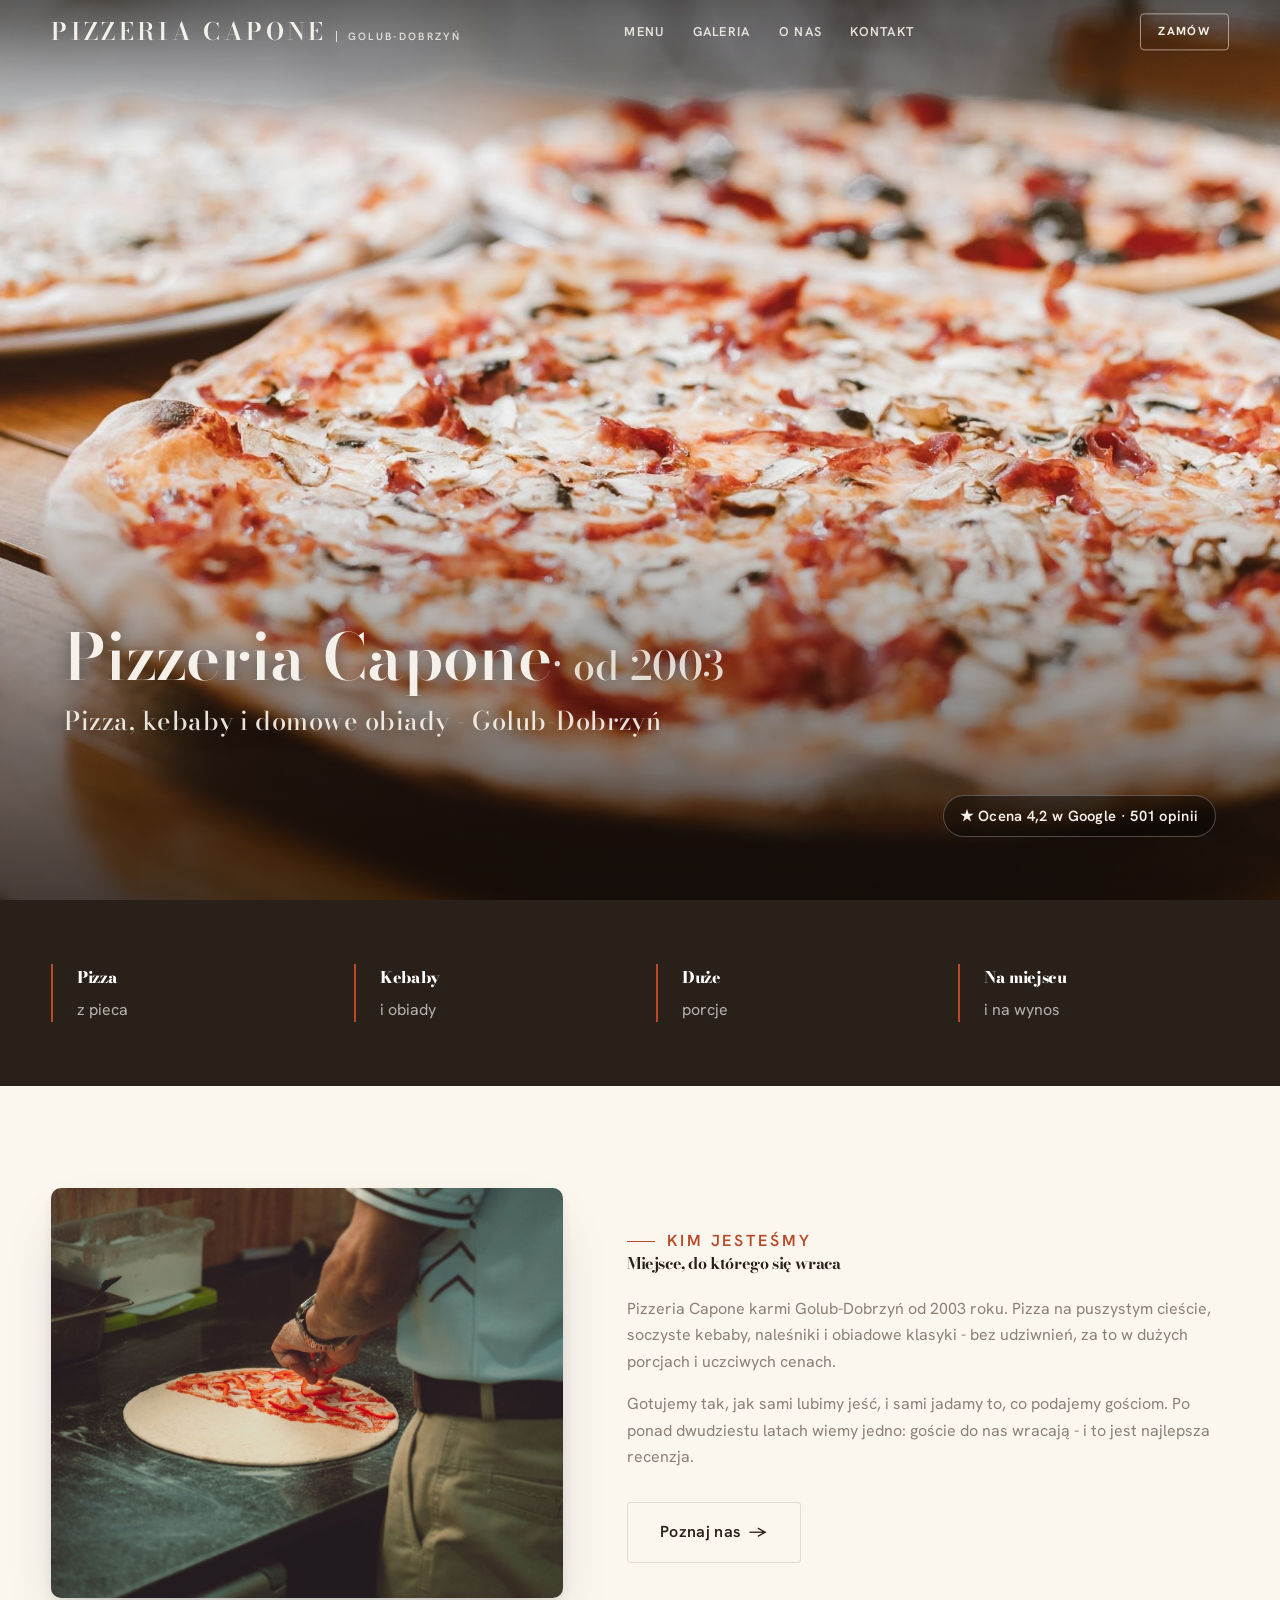
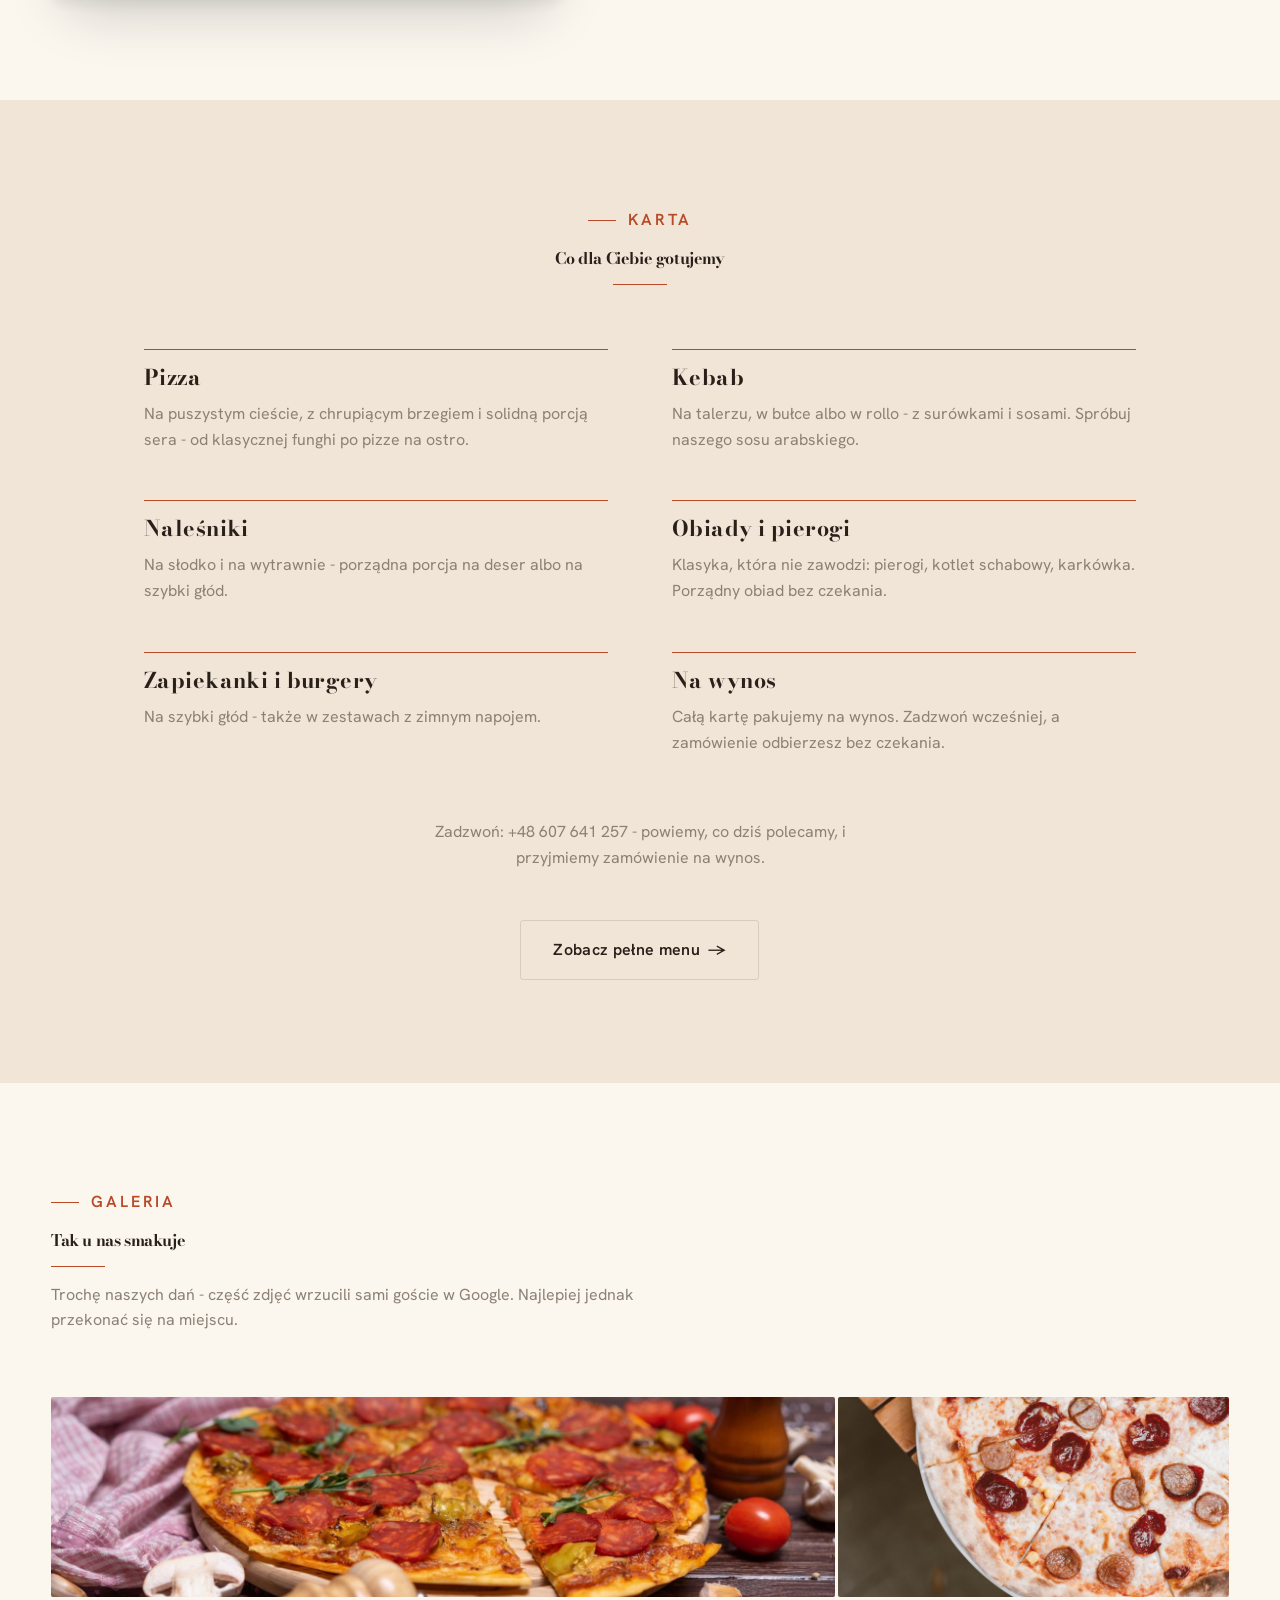
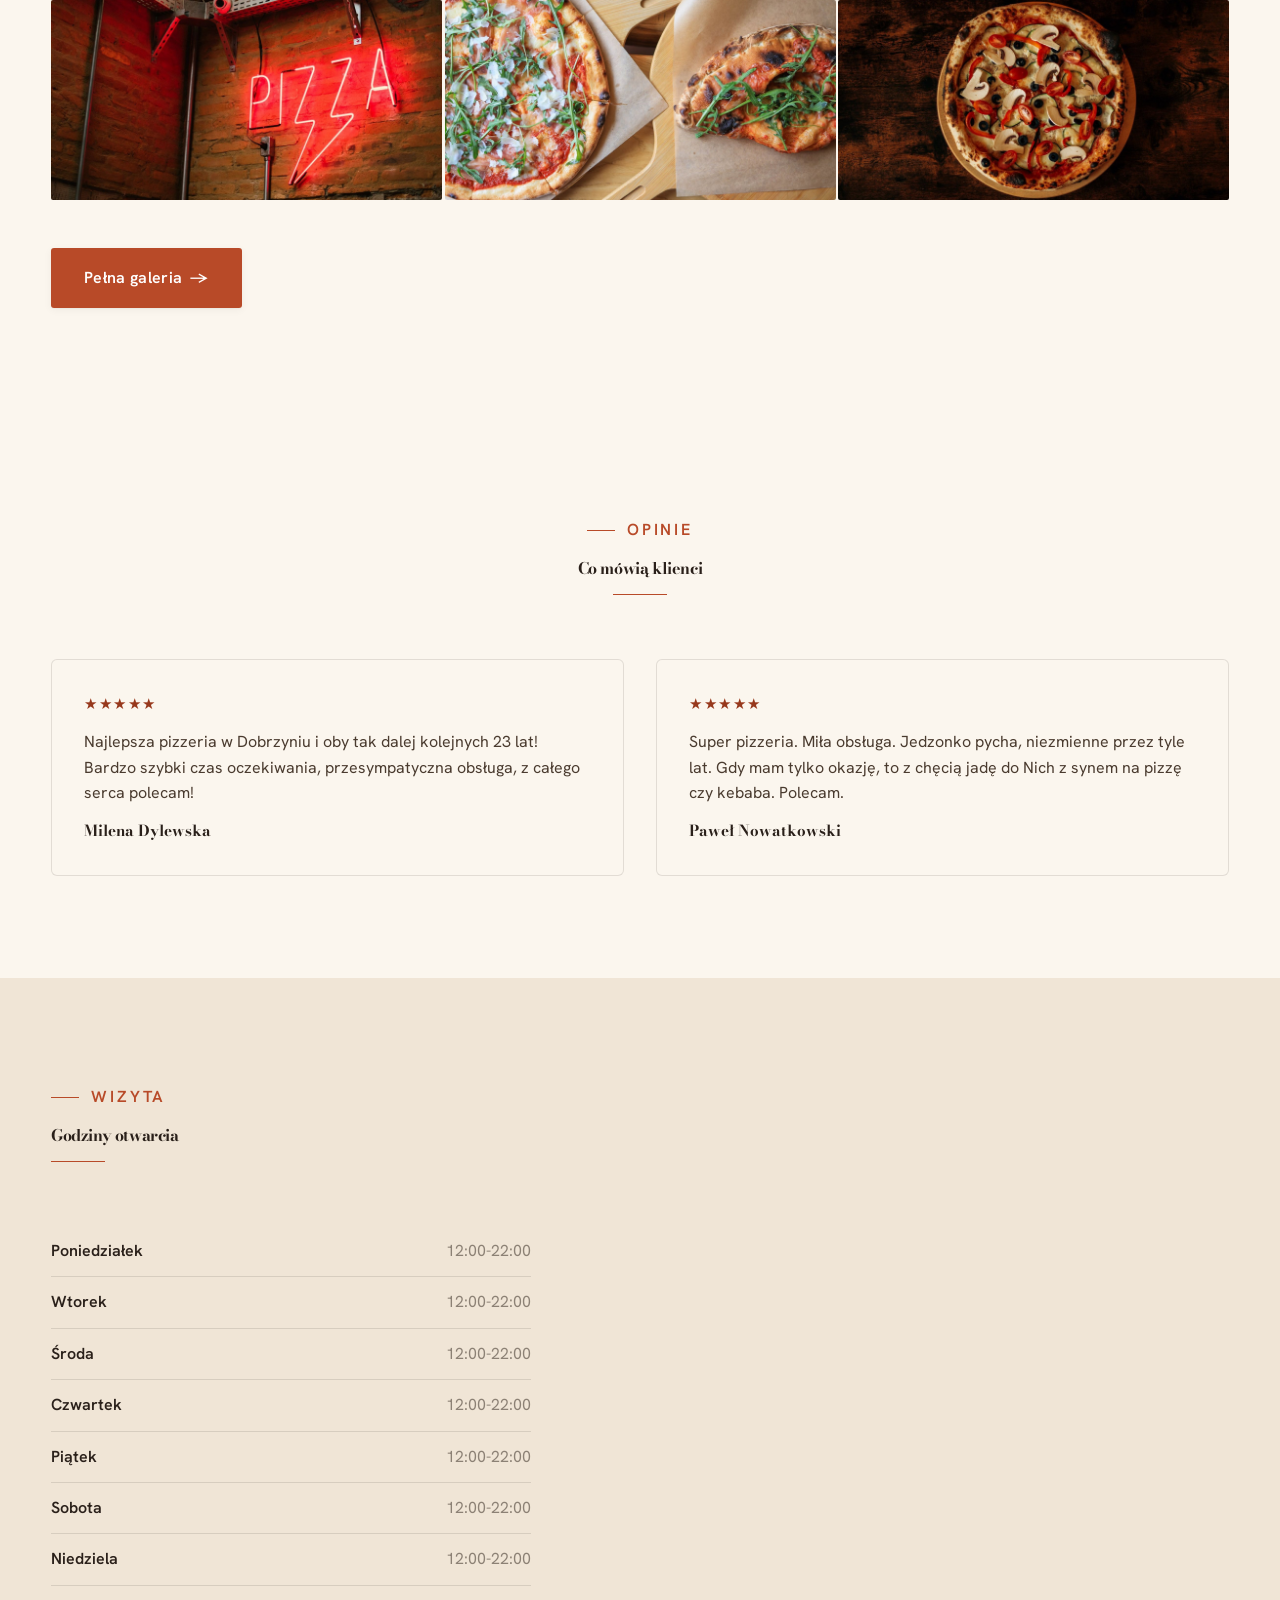
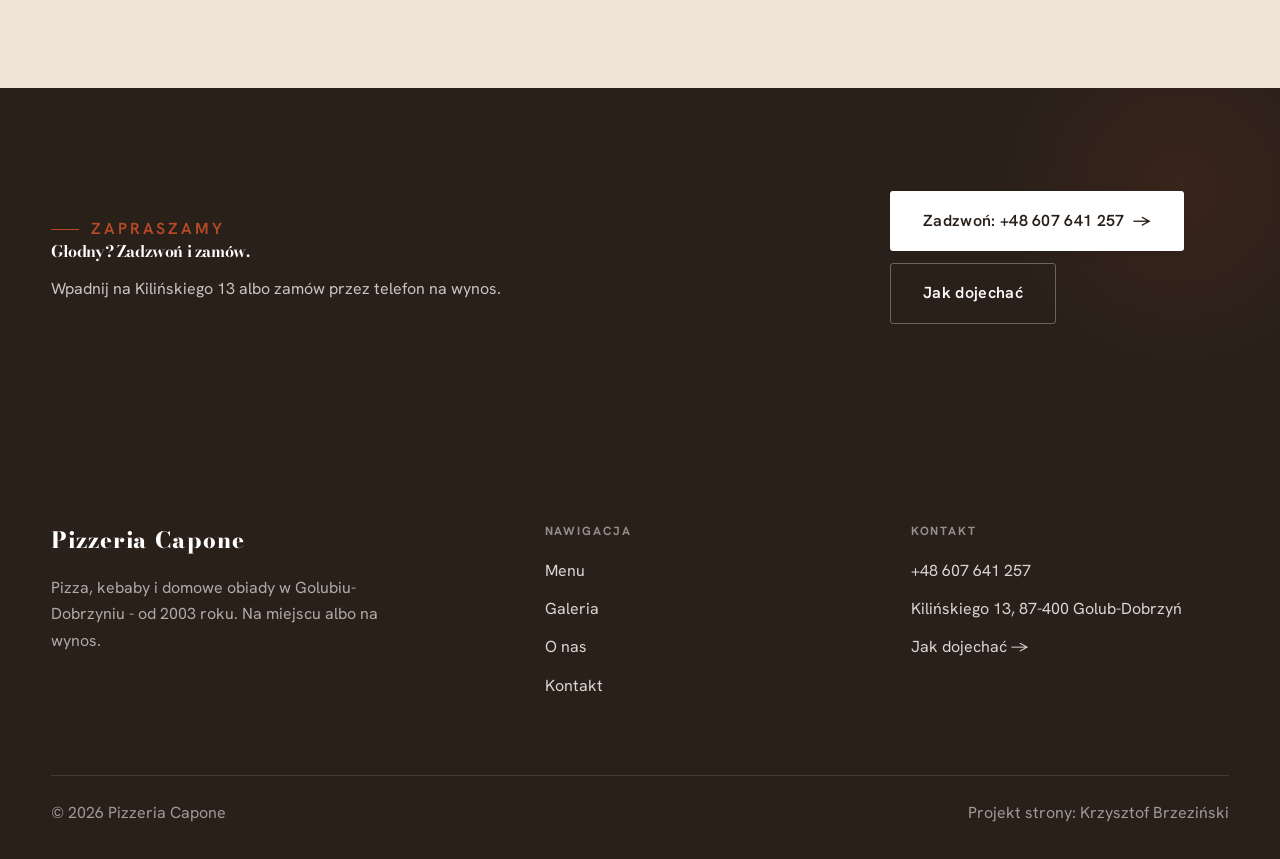
==== index.html @ e406dac1 "Strona demo: capone-pizzeria-kozlowski-r" ====
<!DOCTYPE html>
<html lang="pl">
<head>
<meta charset="UTF-8">
<meta name="viewport" content="width=device-width, initial-scale=1.0">
<title>Pizzeria Capone - Pizza i kebab · Golub-Dobrzyń</title>
<meta name="description" content="Pizzeria Capone w Golubiu-Dobrzyniu - pizza na puszystym cieście, kebaby, naleśniki i domowe obiady. Od 2003 roku, na miejscu i na wynos. Zadzwoń: +48 607 641 257.">
<link rel="preconnect" href="https://fonts.googleapis.com">
<link rel="preconnect" href="https://fonts.gstatic.com" crossorigin>
<link href="https://fonts.googleapis.com/css2?family=Bodoni+Moda:wght@500;600;700&family=Hanken+Grotesk:wght@400;500;600&display=swap" rel="stylesheet">
<link rel="stylesheet" href="assets/styles.css">
</head>
<body>

<header class="nav">
  <div class="wrap nav-inner">
    <a class="brand" href="index.html"><span class="name">Pizzeria Capone</span><span class="sub">Golub-Dobrzyń</span></a>
    <nav class="nav-links">
      <a href="oferta.html">Menu</a>
      <a href="realizacje.html">Galeria</a>
      <a href="o-nas.html">O nas</a>
      <a href="kontakt.html">Kontakt</a>
      <a href="tel:+48607641257" class="btn btn-accent">Zamów</a>
    </nav>
    <button class="nav-toggle" aria-label="Menu"><span></span><span></span><span></span></button>
  </div>
</header>

<section class="hero-gastro">
  <img class="hg-bg" src="img/g11.jpg" alt="Pizzeria Capone">
  <div class="hg-veil"></div>
  <p class="hg-tagline">Pizzeria Capone<span class="hg-since">· od 2003</span><span style="display:block;font-size:.4em;font-weight:500;letter-spacing:.02em;margin-top:.6em;color:rgba(245,241,234,.93)">Pizza, kebaby i domowe obiady - Golub-Dobrzyń</span></p>
  <p class="hg-rate">★ Ocena 4,2 w Google · 501 opinii</p>
</section>
<section class="strip" style="padding-block:0">
  <div class="wrap">
    <div class="item reveal"><div class="k">Pizza</div><div class="v">z pieca</div></div>
    <div class="item reveal"><div class="k">Kebaby</div><div class="v">i obiady</div></div>
    <div class="item reveal"><div class="k">Duże</div><div class="v">porcje</div></div>
    <div class="item reveal"><div class="k">Na miejscu</div><div class="v">i na wynos</div></div>
  </div>
</section>
<section>
  <div class="wrap split">
    <div class="split-art reveal"><img src="img/g12.jpg" alt="Przygotowanie pizzy w Pizzerii Capone" loading="lazy"></div>
    <div class="split-copy reveal">
      <span class="eyebrow">Kim jesteśmy</span>
      <h2>Miejsce, do którego się wraca</h2>
      <p class="muted">Pizzeria Capone karmi Golub-Dobrzyń od 2003 roku. Pizza na puszystym cieście, soczyste kebaby, naleśniki i obiadowe klasyki - bez udziwnień, za to w dużych porcjach i uczciwych cenach.</p>
      <p class="muted">Gotujemy tak, jak sami lubimy jeść, i sami jadamy to, co podajemy gościom. Po ponad dwudziestu latach wiemy jedno: goście do nas wracają - i to jest najlepsza recenzja.</p>
      <a href="o-nas.html" class="btn btn-ghost">Poznaj nas <span class="arr">→</span></a>
    </div>
  </div>
</section>
<section id="menu" class="menu-sec">
  <div class="wrap">
    <div class="head center reveal">
      <span class="eyebrow">Karta</span>
      <h2>Co dla Ciebie gotujemy</h2>
    </div>
    <div class="menu-cats">
      <div class="menu-cat reveal"><h3>Pizza</h3><p>Na puszystym cieście, z chrupiącym brzegiem i solidną porcją sera - od klasycznej funghi po pizze na ostro.</p></div>
      <div class="menu-cat reveal"><h3>Kebab</h3><p>Na talerzu, w bułce albo w rollo - z surówkami i sosami. Spróbuj naszego sosu arabskiego.</p></div>
      <div class="menu-cat reveal"><h3>Naleśniki</h3><p>Na słodko i na wytrawnie - porządna porcja na deser albo na szybki głód.</p></div>
      <div class="menu-cat reveal"><h3>Obiady i pierogi</h3><p>Klasyka, która nie zawodzi: pierogi, kotlet schabowy, karkówka. Porządny obiad bez czekania.</p></div>
      <div class="menu-cat reveal"><h3>Zapiekanki i burgery</h3><p>Na szybki głód - także w zestawach z zimnym napojem.</p></div>
      <div class="menu-cat reveal"><h3>Na wynos</h3><p>Całą kartę pakujemy na wynos. Zadzwoń wcześniej, a zamówienie odbierzesz bez czekania.</p></div>
    </div>
    <p class="menu-note">Zadzwoń: +48 607 641 257 - powiemy, co dziś polecamy, i przyjmiemy zamówienie na wynos.</p>
    <div style="text-align:center;margin-top:var(--space-7)" class="reveal"><a href="oferta.html" class="btn btn-ghost">Zobacz pełne menu <span class="arr">→</span></a></div>
  </div>
</section>
<section>
  <div class="wrap">
    <div class="head reveal">
      <span class="eyebrow">Galeria</span>
      <h2>Tak u nas smakuje</h2>
      <p>Trochę naszych dań - część zdjęć wrzucili sami goście w Google. Najlepiej jednak przekonać się na miejscu.</p>
    </div>
    <div class="gallery">
      <div class="tile t-two3 reveal"><img src="img/g2.jpg" alt="Prosto z pieca" loading="lazy"><div class="cap">Prosto z pieca</div></div>
      <div class="tile t-third reveal"><img src="img/g3.jpg" alt="Nasza pizza" loading="lazy"><div class="cap">Nasza pizza</div></div>
      <div class="tile t-third reveal"><img src="img/g4.jpg" alt="Czynne codziennie do 22" loading="lazy"><div class="cap">Czynne codziennie do 22</div></div>
      <div class="tile t-third reveal"><img src="img/g5.jpg" alt="Zawsze na świeżo" loading="lazy"><div class="cap">Zawsze na świeżo</div></div>
      <div class="tile t-third reveal"><img src="img/g6.jpg" alt="Z pieca na stół" loading="lazy"><div class="cap">Z pieca na stół</div></div>
    </div>
    <div style="margin-top:var(--space-7)" class="reveal"><a href="realizacje.html" class="btn btn-accent">Pełna galeria <span class="arr">→</span></a></div>
  </div>
</section>
<section class="opinie">
  <div class="wrap">
    <div class="head center reveal">
      <span class="eyebrow">Opinie</span>
      <h2>Co mówią klienci</h2>
    </div>
    <div class="opinie-grid">
      <figure class="op-card reveal"><span class="op-star">★★★★★</span><blockquote>Najlepsza pizzeria w Dobrzyniu i oby tak dalej kolejnych 23 lat! Bardzo szybki czas oczekiwania, przesympatyczna obsługa, z całego serca polecam!</blockquote><span class="op-autor">Milena Dylewska</span></figure>
      <figure class="op-card reveal"><span class="op-star">★★★★★</span><blockquote>Super pizzeria. Miła obsługa. Jedzonko pycha, niezmienne przez tyle lat. Gdy mam tylko okazję, to z chęcią jadę do Nich z synem na pizzę czy kebaba. Polecam.</blockquote><span class="op-autor">Paweł Nowatkowski</span></figure>
    </div>
  </div>
</section>
<section class="trust">
  <div class="wrap">
    <div class="head reveal">
      <span class="eyebrow">Wizyta</span>
      <h2>Godziny otwarcia</h2>
    </div>
    <div class="godz reveal">
      <div class="godz-row"><b>Poniedziałek</b><span>12:00-22:00</span></div>
      <div class="godz-row"><b>Wtorek</b><span>12:00-22:00</span></div>
      <div class="godz-row"><b>Środa</b><span>12:00-22:00</span></div>
      <div class="godz-row"><b>Czwartek</b><span>12:00-22:00</span></div>
      <div class="godz-row"><b>Piątek</b><span>12:00-22:00</span></div>
      <div class="godz-row"><b>Sobota</b><span>12:00-22:00</span></div>
      <div class="godz-row"><b>Niedziela</b><span>12:00-22:00</span></div>
    </div>
  </div>
</section>
<section class="cta">
  <div class="wrap">
    <div class="reveal">
      <span class="eyebrow">Zapraszamy</span>
      <h2>Głodny? Zadzwoń i zamów.</h2>
      <p>Wpadnij na Kilińskiego 13 albo zamów przez telefon na wynos.</p>
    </div>
    <div class="cta-actions reveal">
      <a href="tel:+48607641257" class="btn btn-light">Zadzwoń: +48 607 641 257 <span class="arr">→</span></a>
      <a href="https://maps.google.com/?cid=8520244853680919772" target="_blank" rel="noopener" class="btn btn-ghost" style="color:#fff;border-color:rgba(255,255,255,.3)">Jak dojechać</a>
    </div>
  </div>
</section>

<footer>
  <div class="wrap">
    <div class="foot-grid">
      <div class="foot-brand">
        <div class="name">Pizzeria Capone</div>
        <p>Pizza, kebaby i domowe obiady w Golubiu-Dobrzyniu - od 2003 roku. Na miejscu albo na wynos.</p>
      </div>
      <div class="foot-col">
        <h4>Nawigacja</h4>
        <a href="oferta.html">Menu</a>
        <a href="realizacje.html">Galeria</a>
        <a href="o-nas.html">O nas</a>
        <a href="kontakt.html">Kontakt</a>
      </div>
      <div class="foot-col">
        <h4>Kontakt</h4>
        <a href="tel:+48607641257">+48 607 641 257</a>
        <p>Kilińskiego 13, 87-400 Golub-Dobrzyń</p>
        <a href="https://maps.google.com/?cid=8520244853680919772&g_mp=CiVnb29nbGUubWFwcy5wbGFjZXMudjEuUGxhY2VzLkdldFBsYWNlEAIYBCAA" target="_blank" rel="noopener">Jak dojechać →</a>
      </div>
    </div>
    <div class="foot-bot">
      <span>© 2026 Pizzeria Capone</span>
      <span>Projekt strony: Krzysztof Brzeziński</span>
    </div>
  </div>
</footer>
<div class="sticky-reserve"><a class="sr-book" href="tel:+48607641257">Zadzwoń i zamów</a><a class="sr-call" href="tel:+48607641257" aria-label="Zadzwoń"><svg class="ico-tel" width="16" height="16" viewBox="0 0 24 24" fill="none" aria-hidden="true"><path d="M6.6 10.8a15.5 15.5 0 0 0 6.6 6.6l2.2-2.2a1 1 0 0 1 1-.24 11.4 11.4 0 0 0 3.6.58 1 1 0 0 1 1 1V20a1 1 0 0 1-1 1A17 17 0 0 1 3 4a1 1 0 0 1 1-1h3.5a1 1 0 0 1 1 1c0 1.25.2 2.46.58 3.6a1 1 0 0 1-.25 1l-2.23 2.2Z" fill="currentColor"/></svg></a></div>

<script src="assets/main.js"></script>
</body>
</html>
---- assets/styles.css ----
/* ============================================================
   STOLBASZ — premium, architektoniczny B2B fit-out
   Jasna paleta, zero brązu. System wg premium-web-craft.
   Projekt strony: Krzysztof Brzeziński
   ============================================================ */

:root{
  /* PALETA — jasna, architektoniczna, chłodna */
  --paper:#FBF6EE;          /* główne tło */
  --paper-2:#F0E5D6;        /* sekcje alternatywne (chłodny jasny szary) */
  --paper-3:#F0E5D6;        /* delikatne wypełnienia */
  --ink:#2A201A;            /* tekst główny — chłodny grafit */
  --ink-soft:#4A3B2F;       /* nagłówki drugorzędne */
  --muted:#8C8175;          /* tekst poboczny */
  --line:rgba(42,32,26,.12);/* hairline */
  --accent:#B84A28;         /* stonowany petrol-slate — jedyny akcent */
  --accent-d:#97381C;
  --accent-soft:rgba(184,74,40,.10);
  --dark:#2A201A;           /* sekcje ciemne (stopka/CTA) */

  /* ODSTĘPY — skala 4/8 */
  --space-1:4px; --space-2:8px; --space-3:12px; --space-4:16px; --space-5:24px;
  --space-6:32px; --space-7:48px; --space-8:64px; --space-9:96px; --space-10:128px;

  /* TYPOGRAFIA — fluid clamp() */
  --text-sm:clamp(.82rem,.8rem+.1vw,.9rem);
  --text-base:clamp(1rem,.97rem+.15vw,1.1rem);
  --text-lg:clamp(1.12rem,1.05rem+.3vw,1.3rem);
  --text-h3:clamp(1.2rem,1.1rem+.5vw,1.5rem);
  --text-h2:clamp(1.9rem,1.5rem+1.9vw,2.8rem);
  --text-h1:clamp(2.6rem,1.9rem+3.6vw,4.6rem);

  /* PROMIENIE — architektoniczne, raczej ostre */
  --r-sm:3px; --r-md:6px; --r-lg:10px;

  /* RUCH */
  --ease:cubic-bezier(.25,.46,.45,.94); --dur:.24s;

  /* CIENIE — miękkie, warstwowe */
  --sh-sm:0 1px 2px rgba(16,24,32,.04), 0 2px 8px rgba(16,24,32,.05);
  --sh-md:0 2px 6px rgba(16,24,32,.05), 0 12px 28px -8px rgba(16,24,32,.12);
  --sh-lg:0 6px 14px rgba(16,24,32,.07), 0 26px 56px -18px rgba(16,24,32,.22);

  --hairline:1px solid var(--line);

  --font-display:'Bodoni Moda',serif;
  --font-body:'Hanken Grotesk',sans-serif;
}

*{box-sizing:border-box;margin:0;padding:0}
html{scroll-behavior:smooth}
body{
  font-family:var(--font-body);
  font-size:var(--text-base);
  line-height:1.65;
  color:var(--ink);
  background:var(--paper);
  -webkit-font-smoothing:antialiased;
  text-rendering:optimizeLegibility;
}
img{max-width:100%;display:block}
a{color:inherit;text-decoration:none}

.wrap{width:min(92%,1180px);margin-inline:auto}
section{padding-block:clamp(52px,6.5vw,96px)}

h1,h2,h3{font-family:var(--font-display);font-weight:700;line-height:1.08;letter-spacing:-.02em;color:var(--ink)}
h1{font-size:var(--text-h1);letter-spacing:-.035em}
h2{font-size:var(--text-h2);letter-spacing:-.025em}
h3{font-size:var(--text-h3)}
p{max-width:65ch}

.eyebrow{
  font-family:var(--font-body);
  font-size:var(--text-sm);
  font-weight:600;
  letter-spacing:.18em;
  text-transform:uppercase;
  color:var(--accent);
  display:inline-flex;align-items:center;gap:var(--space-3);
}
.eyebrow::before{content:"";width:28px;height:1px;background:var(--accent);display:inline-block}

.muted{color:var(--muted)}
.lead{font-size:var(--text-lg);line-height:1.55;color:var(--ink-soft);max-width:50ch}

/* ---------- BUTTONS ---------- */
.btn{
  display:inline-flex;align-items:center;gap:var(--space-2);
  font-weight:600;font-size:var(--text-sm);letter-spacing:.02em;
  padding:var(--space-4) var(--space-6);
  border-radius:var(--r-sm);
  transition:transform var(--dur) var(--ease),box-shadow var(--dur) var(--ease),background var(--dur) var(--ease);
  cursor:pointer;border:1px solid transparent;
}
.btn-accent{background:var(--accent);color:#fff;box-shadow:var(--sh-sm)}
.btn-accent:hover{background:var(--accent-d);transform:translateY(-2px);box-shadow:var(--sh-md)}
.btn-accent:active{transform:translateY(0);box-shadow:var(--sh-sm)}
.btn-ghost{background:transparent;color:var(--ink);border-color:var(--line)}
.btn-ghost:hover{border-color:var(--accent);color:var(--accent);transform:translateY(-2px)}
.btn-light{background:#fff;color:var(--ink);box-shadow:var(--sh-sm)}
.btn-light:hover{transform:translateY(-2px);box-shadow:var(--sh-md)}
.btn .arr{transition:transform var(--dur) var(--ease)}
.btn:hover .arr{transform:translateX(4px)}

/* ---------- NAV ---------- */
.nav{
  position:sticky;top:0;z-index:50;
  background:color-mix(in srgb,var(--paper) 88%,transparent);
  backdrop-filter:saturate(140%) blur(10px);
  border-bottom:var(--hairline);
}
.nav-inner{display:flex;align-items:center;justify-content:space-between;height:72px}
.brand{display:flex;flex-direction:column;line-height:1}
.brand .name{font-family:var(--font-display);font-weight:800;font-size:1.35rem;letter-spacing:.04em}
.brand .sub{font-size:.62rem;letter-spacing:.34em;text-transform:uppercase;color:var(--muted);margin-top:5px}
.nav-links{display:flex;align-items:center;gap:var(--space-6)}
.nav-links a{font-size:var(--text-sm);font-weight:500;color:var(--ink-soft);position:relative;padding-block:4px;transition:color var(--dur) var(--ease)}
.nav-links a::after{content:"";position:absolute;left:0;bottom:0;width:0;height:1.5px;background:var(--accent);transition:width var(--dur) var(--ease)}
.nav-links a:hover,.nav-links a.active{color:var(--ink)}
.nav-links a:hover::after,.nav-links a.active::after{width:100%}
.nav-links .btn{padding:var(--space-2) var(--space-5)}
/* przyciski w nav: właściwy kolor (przebij .nav-links a) + bez podkreślenia */
.nav-links a.btn-accent{color:#fff}
.nav-links a.btn-ghost,.nav-links a.btn-light{color:var(--ink)}
.nav-links a.btn::after{display:none}
.nav-toggle{display:none;background:none;border:none;cursor:pointer;flex-direction:column;gap:5px;padding:8px}
.nav-toggle span{width:24px;height:2px;background:var(--ink);transition:var(--dur)}

/* ---------- HERO (split) ---------- */
.hero{position:relative;overflow:hidden;border-bottom:var(--hairline)}
.hero-grid{display:grid;grid-template-columns:1.05fr .95fr;gap:clamp(24px,4vw,60px);align-items:center;
  padding-block:clamp(36px,4.5vw,64px)}
.hero-copy .eyebrow{margin-bottom:var(--space-5)}
.hero-copy h1{margin-bottom:var(--space-5)}
.hero-copy .lead{margin-bottom:var(--space-7)}
.hero-actions{display:flex;flex-wrap:wrap;gap:var(--space-4)}
.hero-art{position:relative;aspect-ratio:4/3;border-radius:var(--r-lg);overflow:hidden;box-shadow:var(--sh-lg)}
.hero-art img{width:100%;height:100%;object-fit:cover}
.hero-art::after{content:"";position:absolute;inset:0;background:linear-gradient(180deg,transparent 55%,rgba(18,24,28,.28))}
.hero-badge{position:absolute;left:var(--space-5);bottom:var(--space-5);z-index:2;
  background:rgba(252,252,251,.94);backdrop-filter:blur(4px);
  border-radius:var(--r-md);padding:var(--space-4) var(--space-5);box-shadow:var(--sh-md);max-width:78%}
.hero-badge strong{display:block;font-family:var(--font-display);font-size:1rem;letter-spacing:-.01em}
.hero-badge span{font-size:var(--text-sm);color:var(--muted)}

/* ---------- HERO duży / kinowy (strona główna) ---------- */
.hero-cine{position:relative;min-height:clamp(560px,82vh,840px);min-height:clamp(560px,82svh,840px);display:flex;align-items:center;overflow:hidden;border-bottom:var(--hairline)}
.hero-cine>img{position:absolute;inset:0;width:100%;height:100%;object-fit:cover;z-index:0}
.hero-cine::after{content:"";position:absolute;inset:0;z-index:1;
  background:linear-gradient(95deg,rgba(13,18,23,.86) 0%,rgba(13,18,23,.64) 32%,rgba(13,18,23,.24) 62%,rgba(13,18,23,.04) 100%)}
.hero-cine .wrap{position:relative;z-index:2;padding-block:var(--space-8)}
.hero-cine .hero-copy{max-width:660px}
.hero-cine .eyebrow{color:#fff;margin-bottom:var(--space-5)}
.hero-cine .eyebrow::before{background:#fff}
.hero-cine h1{color:#fff;margin-bottom:var(--space-5);font-size:clamp(2.9rem,2rem+4.4vw,5.2rem)}
.hero-cine .lead{color:rgba(255,255,255,.92);max-width:48ch;margin-bottom:var(--space-7)}
.hero-cine .hero-actions{display:flex;flex-wrap:wrap;gap:var(--space-4)}
@media(max-width:680px){
  .hero-cine{min-height:clamp(520px,76vh,640px);min-height:clamp(520px,76svh,640px);align-items:flex-end}
  .hero-cine::after{background:linear-gradient(0deg,rgba(13,18,23,.9) 6%,rgba(13,18,23,.45) 55%,rgba(13,18,23,.25) 100%)}
  .hero-cine .wrap{padding-bottom:var(--space-9)}
}

/* full-bleed hero variant (podstrony) */
.pagehead{position:relative;min-height:46vh;min-height:46svh;display:flex;align-items:flex-end;overflow:hidden;border-bottom:var(--hairline)}
.pagehead img{position:absolute;inset:0;width:100%;height:100%;object-fit:cover}
.pagehead::after{content:"";position:absolute;inset:0;background:linear-gradient(180deg,rgba(18,24,28,.25),rgba(18,24,28,.62))}
.pagehead .wrap{position:relative;z-index:2;padding-block:var(--space-9);color:#fff}
.pagehead h1{color:#fff;max-width:18ch}
.pagehead .eyebrow{color:#fff}
.pagehead .eyebrow::before{background:#fff}
.pagehead p{color:rgba(255,255,255,.86);margin-top:var(--space-4);max-width:54ch}

/* ---------- STRIP (pasek skrótów / liczby) ---------- */
.strip{background:var(--dark);color:#fff}
.strip .wrap{display:grid;grid-template-columns:repeat(4,1fr);gap:var(--space-6);padding-block:var(--space-8)}
.strip .item .k{font-family:var(--font-display);font-size:clamp(1.6rem,1.2rem+1.4vw,2.4rem);font-weight:800;letter-spacing:-.02em;color:#fff}
.strip .item .v{font-size:var(--text-sm);color:rgba(255,255,255,.66);margin-top:var(--space-2);line-height:1.45}
.strip .item{border-left:2px solid var(--accent);padding-left:var(--space-5)}

/* ---------- SECTION HEAD ---------- */
.head{max-width:48rem;margin-bottom:var(--space-8)}
.head.center{margin-inline:auto;text-align:center}
.head .eyebrow{margin-bottom:var(--space-4)}
.head h2{margin-bottom:var(--space-4)}
.head p{color:var(--muted);font-size:var(--text-lg);line-height:1.55}
.head.center p{margin-inline:auto}

/* ---------- INTRO SPLIT ---------- */
.split{display:grid;grid-template-columns:.92fr 1.08fr;gap:clamp(28px,5vw,80px);align-items:center}
.split.rev{grid-template-columns:1.08fr .92fr}
.split.rev .split-art{order:-1}
.split-art{position:relative;aspect-ratio:5/4;border-radius:var(--r-lg);overflow:hidden;box-shadow:var(--sh-lg)}
.split-art img{width:100%;height:100%;object-fit:cover}
.split-copy h2{margin-bottom:var(--space-5)}
.split-copy p+p{margin-top:var(--space-4)}
.split-copy .btn{margin-top:var(--space-6)}

/* ---------- SERVICES (zakres) ---------- */
.svc-grid{display:grid;grid-template-columns:repeat(auto-fit,minmax(280px,1fr));gap:var(--space-5)}
.svc{background:#fff;border:var(--hairline);border-radius:var(--r-md);padding:var(--space-7) var(--space-6);
  transition:transform var(--dur) var(--ease),box-shadow var(--dur) var(--ease),border-color var(--dur) var(--ease);
  position:relative;overflow:hidden}
.svc::before{content:"";position:absolute;left:0;top:0;width:3px;height:0;background:var(--accent);transition:height var(--dur) var(--ease)}
.svc:hover{transform:translateY(-4px);box-shadow:var(--sh-md);border-color:transparent}
.svc:hover::before{height:100%}
.svc .ic{font-family:var(--font-display);font-size:.8rem;font-weight:700;letter-spacing:.12em;color:var(--accent);margin-bottom:var(--space-4)}
.svc h3{margin-bottom:var(--space-3);font-size:1.22rem}
.svc p{color:var(--muted);font-size:var(--text-base);line-height:1.6}

/* big detailed service rows */
.svc-row{display:grid;grid-template-columns:.8fr 1.2fr;gap:clamp(20px,4vw,60px);align-items:center;padding-block:var(--space-8)}
.svc-row+.svc-row{border-top:var(--hairline)}
.svc-row.rev{grid-template-columns:1.2fr .8fr}
.svc-row.rev .svc-row-art{order:-1}
.svc-row-art{aspect-ratio:4/3;border-radius:var(--r-md);overflow:hidden;box-shadow:var(--sh-md)}
.svc-row-art img{width:100%;height:100%;object-fit:cover}
.svc-row h3{font-size:1.5rem;margin-bottom:var(--space-4)}
.svc-row .num{font-family:var(--font-display);font-size:.85rem;font-weight:700;letter-spacing:.14em;color:var(--accent);display:block;margin-bottom:var(--space-3)}
.svc-row ul{list-style:none;margin-top:var(--space-4);display:flex;flex-direction:column;gap:var(--space-2)}
.svc-row li{position:relative;padding-left:var(--space-5);color:var(--muted);font-size:var(--text-base)}
.svc-row li::before{content:"";position:absolute;left:0;top:.62em;width:8px;height:1px;background:var(--accent)}

/* ---------- GALLERY (realizacje) ---------- */
.gallery{display:grid;grid-template-columns:repeat(12,1fr);gap:var(--space-4);grid-auto-rows:200px}
/* GALERIA MASONRY — pionowe zdjęcia (portrety beauty/wellness) bez przycinania: kolumny, height auto */
.gallery-masonry{column-count:3;column-gap:var(--space-4)}
@media(max-width:900px){.gallery-masonry{column-count:2}}
@media(max-width:560px){.gallery-masonry{column-count:1}}
.gallery-masonry .m-tile{break-inside:avoid;margin:0 0 var(--space-4);padding:0;position:relative;overflow:hidden;border-radius:var(--r-md);border:1px solid var(--line)}
.gallery-masonry .m-tile img{width:100%;height:auto;display:block}
.gallery-masonry .m-tile .cap{position:absolute;left:0;right:0;bottom:0;padding:var(--space-4);color:#fff;background:linear-gradient(0deg,rgba(0,0,0,.55),transparent);font-size:var(--text-sm)}
.tile{position:relative;overflow:hidden;border-radius:var(--r-md);box-shadow:var(--sh-sm);
  transition:transform var(--dur) var(--ease),box-shadow var(--dur) var(--ease)}
.tile img{width:100%;height:100%;object-fit:cover;transition:transform .6s var(--ease)}
.tile:hover{box-shadow:var(--sh-md)}
.tile:hover img{transform:scale(1.05)}
.tile .cap{position:absolute;left:0;right:0;bottom:0;padding:var(--space-5) var(--space-4) var(--space-4);
  background:linear-gradient(transparent,rgba(18,24,28,.78));color:#fff;
  font-size:var(--text-sm);font-weight:600;letter-spacing:.01em;
  opacity:0;transform:translateY(8px);transition:var(--dur) var(--ease)}
.tile:hover .cap{opacity:1;transform:translateY(0)}
.tile .cap small{display:block;font-weight:400;opacity:.78;letter-spacing:.04em;text-transform:uppercase;font-size:.66rem;margin-top:3px}
/* bento spans */
.t-wide{grid-column:span 6}
.t-tall{grid-column:span 6;grid-row:span 2}
.t-std{grid-column:span 6}
.t-third{grid-column:span 4}
.t-two3{grid-column:span 8}

/* ---------- TRUST / WIARYGODNOŚĆ ---------- */
.trust{background:var(--paper-2)}
.trust-grid{display:grid;grid-template-columns:repeat(auto-fit,minmax(240px,1fr));gap:var(--space-5);margin-top:var(--space-7)}
.trust-card{background:#fff;border-radius:var(--r-md);padding:var(--space-7) var(--space-6);box-shadow:var(--sh-sm);border-top:3px solid var(--accent)}
.trust-card .big{font-family:var(--font-display);font-size:clamp(1.8rem,1.3rem+1.6vw,2.6rem);font-weight:800;letter-spacing:-.02em;color:var(--ink);line-height:1}
.trust-card h3{font-size:1.12rem;margin:var(--space-3) 0 var(--space-2)}
.trust-card p{color:var(--muted);font-size:var(--text-base);line-height:1.55}

/* ---------- CTA band ---------- */
.cta{background:var(--dark);color:#fff;position:relative;overflow:hidden}
.cta .wrap{display:grid;grid-template-columns:1.4fr .6fr;gap:var(--space-7);align-items:center;position:relative;z-index:2}
.cta h2{color:#fff;max-width:20ch}
.cta p{color:rgba(255,255,255,.74);margin-top:var(--space-4)}
.cta-actions{display:flex;flex-direction:column;gap:var(--space-3);align-items:flex-start}
.cta::before{content:"";position:absolute;right:-80px;top:-80px;width:360px;height:360px;border-radius:50%;
  background:radial-gradient(circle,var(--accent-soft),transparent 70%)}

/* ---------- CONTACT ---------- */
.contact-grid{display:grid;grid-template-columns:.85fr 1.15fr;gap:clamp(28px,4vw,56px);align-items:start}
.info-list{display:flex;flex-direction:column;gap:var(--space-2)}
.info-row{display:flex;gap:var(--space-4);align-items:flex-start;padding-block:var(--space-4);border-bottom:var(--hairline)}
.info-row .ic{flex:none;width:42px;height:42px;display:grid;place-items:center;border-radius:50%;
  background:var(--accent-soft);color:var(--accent);font-size:1.05rem}
.info-row .lbl{font-size:.72rem;letter-spacing:.14em;text-transform:uppercase;color:var(--muted)}
.info-row .val{font-weight:600;font-size:var(--text-base);margin-top:2px}
.info-row a.val:hover{color:var(--accent)}
.map{border:none;border-radius:var(--r-lg);box-shadow:var(--sh-md);width:100%;height:100%;min-height:380px;filter:grayscale(.2) contrast(1.02)}
.form{background:#fff;border:var(--hairline);border-radius:var(--r-lg);padding:clamp(24px,3vw,40px);box-shadow:var(--sh-sm)}
.form .fld{margin-bottom:var(--space-5)}
.form label{display:block;font-size:var(--text-sm);font-weight:600;margin-bottom:var(--space-2)}
.form input,.form textarea{width:100%;font-family:inherit;font-size:var(--text-base);color:var(--ink);
  padding:var(--space-4);border:var(--hairline);border-radius:var(--r-sm);background:var(--paper);transition:border-color var(--dur)}
.form input:focus,.form textarea:focus{outline:none;border-color:var(--accent);background:#fff}
.form textarea{resize:vertical;min-height:120px}
.form .note{font-size:var(--text-sm);color:var(--muted);margin-top:var(--space-3)}

/* ---------- FOOTER ---------- */
footer{background:var(--dark);color:#fff;padding-block:var(--space-9) var(--space-6)}
.foot-grid{display:grid;grid-template-columns:1.4fr 1fr 1fr;gap:var(--space-7);margin-bottom:var(--space-8)}
.foot-brand .name{font-family:var(--font-display);font-weight:800;font-size:1.4rem;letter-spacing:.04em}
.foot-brand p{color:rgba(255,255,255,.62);margin-top:var(--space-4);font-size:var(--text-base);max-width:38ch}
.foot-col h4{font-size:.74rem;letter-spacing:.16em;text-transform:uppercase;color:rgba(255,255,255,.5);margin-bottom:var(--space-4)}
.foot-col a,.foot-col p{display:block;color:rgba(255,255,255,.82);font-size:var(--text-base);margin-bottom:var(--space-3)}
.foot-col a:hover{color:#fff}
.foot-bot{border-top:1px solid rgba(255,255,255,.12);padding-top:var(--space-5);display:flex;justify-content:space-between;flex-wrap:wrap;gap:var(--space-3);
  font-size:var(--text-sm);color:rgba(255,255,255,.55)}
.foot-bot a:hover{color:#fff}

/* ---------- REVEAL ---------- */
.reveal{opacity:0;transform:translateY(22px);transition:opacity .6s var(--ease),transform .6s var(--ease)}
.reveal.in{opacity:1;transform:none}

/* ---------- RESPONSIVE ---------- */
@media(max-width:920px){
  .hero-grid,.split,.split.rev,.svc-row,.svc-row.rev,.cta .wrap,.contact-grid,.foot-grid{grid-template-columns:1fr}
  .split.rev .split-art,.svc-row.rev .svc-row-art{order:0}
  .hero-art{aspect-ratio:16/10;max-height:420px}
  .strip .wrap{grid-template-columns:repeat(2,1fr);gap:var(--space-7)}
  .gallery{grid-auto-rows:180px}
  .t-wide,.t-tall,.t-std,.t-third,.t-two3{grid-column:span 6}
  .t-tall{grid-row:span 1}
  .cta-actions{flex-direction:row;flex-wrap:wrap}
  .foot-grid{gap:var(--space-6)}
}
@media(max-width:680px){
  .nav-links{position:fixed;inset:72px 0 auto 0;background:var(--paper);flex-direction:column;align-items:stretch;
    gap:0;padding:var(--space-4) 6%;border-bottom:var(--hairline);box-shadow:var(--sh-md);
    transform:translateY(-120%);transition:transform var(--dur) var(--ease)}
  .nav-links.open{transform:translateY(0)}
  .nav-links a{padding-block:var(--space-4);border-bottom:var(--hairline)}
  .nav-links .btn{margin-top:var(--space-3);justify-content:center}
  .nav-toggle{display:flex}
  .strip .wrap{grid-template-columns:1fr}
  .gallery{grid-template-columns:repeat(6,1fr)}
  .foot-grid{grid-template-columns:1fr}
}
@media(prefers-reduced-motion:reduce){
  *{animation-duration:.01ms!important;transition:none!important}
  .reveal{opacity:1!important;transform:none!important}
  html{scroll-behavior:auto}
}

/* ============================================================
   PREMIUM LAYER — destylat deep-researchu branż (anty-AI, spokój).
   Zmienne STOLBASZ (--accent/--ink/--paper/--line/--dark). Ruch ledwo
   zauważalny, krzywa cubic-bezier(.16,.84,.44,1); prefers-reduced-motion
   pokryte blanketem wyżej. Karty hairline zamiast cieni = #1 sygnał „nie-AI".
   ============================================================ */

/* więcej oddechu między sekcjami (liderzy: 110-130px) */
section{padding-block:clamp(64px,8vw,128px)}

/* 1) Aksamitny reveal — dłuższa, miękka krzywa zamiast „skoku" */
.reveal{transition:opacity .9s cubic-bezier(.16,.84,.44,1),transform .9s cubic-bezier(.16,.84,.44,1);will-change:opacity,transform}
/* stagger TYLKO w galerii (tam pozycja = porządek dzieci) */
.gallery .reveal:nth-child(2){transition-delay:.07s}
.gallery .reveal:nth-child(3){transition-delay:.14s}
.gallery .reveal:nth-child(4){transition-delay:.21s}
.gallery .reveal:nth-child(5){transition-delay:.28s}
.gallery .reveal:nth-child(6){transition-delay:.35s}

/* 2) Hero STATYCZNY na .hero-cine — Ken Burns CAŁKIEM WYŁĄCZONY 26.06 (3. zgłoszenie Szymona).
   GENEZA: animowanie scale na <img> hero z teksturami (cegły/framugi) re-samplinguje obraz
   klatka po klatce → na części ekranów drobne drganie/shimmer = „heroshot się trzęsie".
   translateY usunięto wcześniej, scale-only + will-change/GPU NIE wystarczyły do GWARANCJI gładkości.
   Krzysztof zażądał pewności („make sure, że błąd się nie pojawi") > efekt. Zero animacji = 0% drgania.
   Delikatny zoom zostaje TYLKO w pełnoekranowych hero gastro/studio (hg-bg/hs-bg — tło, inny
   mechanizm, chwalone, nigdy nie zgłaszane). NIE wracać do KB na .hero-cine bez realnego testu
   na sprzęcie klienta — to ryzyko regresji „trzęsienia”. */
/* BEZPIECZNY "wow" na hero = jednorazowy FADE-IN (opacity), nie zoom.
   opacity nie dotyka bitmapy → gładkie na KAŻDYM zdjęciu/ekranie/GPU, zero ryzyka migotania.
   Geometryczny ruch (scale/translate) na .hero-cine jest ZAKAZANY (bramka pilnuje). */
@keyframes heroFade{from{opacity:0}to{opacity:1}}
.hero-cine>img{transform:none;animation:heroFade 1.1s ease-out both}

/* 3) Akcentowy hairline pod nagłówkiem sekcji, który „rysuje się" przy wejściu */
.head h2{position:relative;padding-bottom:18px}
.head h2::after{content:"";position:absolute;left:0;bottom:0;height:1px;width:0;background:var(--accent);transition:width 1s cubic-bezier(.16,.84,.44,1) .15s}
.head.center h2::after{left:50%;transform:translateX(-50%)}
.head.reveal.in h2::after,.head.center.reveal.in h2::after{width:54px}

/* 4) Karty HAIRLINE zamiast cieni/zaokrągleń (najmocniejszy anty-AI detal) */
.svc{background:transparent;border:1px solid var(--line);border-radius:var(--r-sm);box-shadow:none}
.svc:hover{box-shadow:none;border-color:var(--accent);transform:translateY(-3px)}
.trust-card{background:transparent;box-shadow:none;border:1px solid var(--line);border-top:2px solid var(--accent);border-radius:var(--r-sm)}
.tile{box-shadow:none;border-radius:var(--r-sm)}
.tile:hover{box-shadow:none}

/* 5) Sticky-nav kondensuje się po przewinięciu (sygnał dopracowania) */
.nav{transition:box-shadow .4s ease,background .4s ease}
.nav.is-stuck{box-shadow:0 1px 0 var(--line),0 14px 30px -24px rgba(0,0,0,.45)}
.nav-inner{transition:height .35s var(--ease)}
.nav.is-stuck .nav-inner{height:60px}

/* 6) MANIFESTO — pełnoekranowy cytat-bohater (zastępuje generyczne „Dlaczego my") */
.manifesto{background:var(--paper-2);text-align:center}
.manifesto .wrap{max-width:60rem}
.manifesto p{font-family:var(--font-display);font-style:italic;font-size:clamp(1.6rem,1rem+2.4vw,2.8rem);line-height:1.32;color:var(--ink-soft);margin-inline:auto;max-width:26ch;position:relative;padding-top:var(--space-8)}
.manifesto p::before{content:"";position:absolute;top:0;left:50%;transform:translateX(-50%);width:54px;height:1px;background:var(--accent)}
.manifesto p span{color:var(--accent);font-style:italic}

/* 7) GATEWAYS — 3 duże bramy-zdjęcia (zamiast paska menu usług) */
.gateways{display:grid;grid-template-columns:repeat(3,1fr);gap:var(--space-4)}
.gateway{position:relative;aspect-ratio:3/4;overflow:hidden;border-radius:var(--r-sm);display:block}
.gateway img{width:100%;height:100%;object-fit:cover;transition:transform .8s var(--ease),filter .5s var(--ease)}
.gateway::after{content:"";position:absolute;inset:0;background:linear-gradient(180deg,transparent 38%,rgba(18,24,28,.74))}
.gateway:hover img{transform:scale(1.05);filter:brightness(1.05)}
.gateway .g-ttl{position:absolute;left:0;right:0;bottom:0;z-index:2;padding:var(--space-6) var(--space-5);color:#fff;font-family:var(--font-display);font-size:1.45rem;letter-spacing:-.01em;line-height:1.15}
.gateway .g-ttl small{display:block;font-family:var(--font-body);font-size:var(--text-sm);font-weight:400;opacity:.82;letter-spacing:.03em;margin-top:5px}
@media(max-width:760px){.gateways{grid-template-columns:1fr}.gateway{aspect-ratio:16/10}}

/* 8) LOGO klienta w nagłówku (gdy podane --logo) */
.brand-logo{height:40px;width:auto;max-width:220px;object-fit:contain;display:block}
.nav.is-stuck .brand-logo{height:34px}
@media(max-width:680px){.brand-logo{height:32px}}

/* === rodzina: gastro === */
/* ============================================================
   RODZINA: GASTRO (restauracja / kawiarnia / bar / pizzeria)
   Doklejane NA WIERZCH base.css. Dziedziczy paletę/fonty skórki gastro (Bodoni Moda + terakota).
   Filozofia: APETYT + REZERWACJA STOLIKA (nie zaufanie/wycena jak u fachowca).
   Menu = kategorie BEZ zmyślonych dań/cen (uczciwość); godziny tylko z reconu.
   ============================================================ */

/* --- Galeria atmosfery: gutterless, ostre rogi (food/wnętrze, nie "dokumentacja") --- */
.gallery{gap:3px}
.tile{border-radius:2px;box-shadow:none}
.tile:hover{box-shadow:none}

/* --- MENU: kategorie (nazwa serif + opis, hairline) - BEZ wymyslonych dań i cen --- */
.menu-sec{background:var(--paper-2)}
.menu-cats{display:grid;grid-template-columns:repeat(2,1fr);gap:var(--space-7) var(--space-8);max-width:62rem;margin:0 auto}
.menu-cat{border-top:1px solid var(--accent);padding-top:var(--space-4)}
.menu-cat h3{font-family:var(--font-display);font-size:1.35rem;letter-spacing:.02em;margin-bottom:var(--space-3)}
.menu-cat p{color:var(--muted);font-size:var(--text-base);line-height:1.6}
.menu-note{text-align:center;color:var(--muted);font-size:var(--text-sm);margin-top:var(--space-8);max-width:50ch;margin-inline:auto}
@media(max-width:760px){.menu-cats{grid-template-columns:1fr;gap:var(--space-6)}}

/* --- KARTA GODZIN (renderowana tylko z realnych danych) --- */
.godz{max-width:30rem}
.godz-row{display:flex;justify-content:space-between;gap:var(--space-5);border-bottom:1px solid var(--line);padding-block:var(--space-3)}
.godz-row b{font-weight:600;color:var(--ink)}
.godz-row span{color:var(--muted)}

/* --- STICKY-RESERVE: dolny pasek mobile (gastro-odpowiednik sticky-call) --- */
.sticky-reserve{display:none}
@media(max-width:820px){
  .sticky-reserve{display:grid;grid-template-columns:1fr auto;gap:1px;position:fixed;left:0;right:0;bottom:0;z-index:90;
    background:var(--line);box-shadow:0 -6px 20px -10px rgba(0,0,0,.4)}
  .sticky-reserve a{padding:15px 8px;text-align:center;font-weight:700;font-size:.95rem;letter-spacing:.01em}
  .sr-book{background:var(--accent);color:#fff}
  .sr-call{background:var(--paper);color:var(--ink);padding-inline:22px}
  body{padding-bottom:56px}
}

/* ============================================================
   FAZA 3 - OSOBNY UKŁAD GASTRO (wzór: topowe restauracje - Noma/Disfrutar/Septime/Alchemist; research wf_c20bffea).
   Hero MINIMALNY: samo pełnoekranowe zdjęcie + 1 krótka linijka w DOLNYM-LEWYM rogu. Reszta = oddech.
   Nazwa pada RAZ - jako logo w navie, NIGDY dublowana wielkim tytułem (to #1 tell taniej strony).
   Nav: logo z LEWEJ (split), przezroczysty nad zdjęciem, lity po scrollu. CTA "Rezerwacja" = obrys w navie, nie guzik na środku.
   ============================================================ */
.hero-gastro{position:relative;height:100vh;height:100svh;min-height:560px;display:flex;align-items:flex-end;overflow:hidden;isolation:isolate}
.hero-gastro .hg-bg{position:absolute;inset:0;width:100%;height:100%;object-fit:cover;z-index:-2;animation:hgKen 28s ease-out infinite alternate}
@keyframes hgKen{from{transform:scale(1.05)}to{transform:scale(1.13)}}
/* overlay: ciemny TYLKO u dołu (pod linijkę), góra/środek zdjęcia oddychają */
.hero-gastro .hg-veil{position:absolute;inset:0;z-index:-1;
  background:linear-gradient(180deg,rgba(8,6,4,0) 0%,rgba(8,6,4,0) 52%,rgba(8,6,4,.68) 100%)}
.hg-tagline{position:relative;z-index:2;margin:0 0 clamp(2.6rem,7vh,5rem) clamp(1.4rem,5vw,4rem);
  font-family:var(--font-display);font-style:normal;font-weight:600;
  font-size:clamp(2.1rem,5.2vw,4rem);line-height:1.08;letter-spacing:.005em;
  color:#f5f1ea;max-width:24ch;text-shadow:0 2px 18px rgba(0,0,0,.5)}
.hg-since{font-family:var(--font-display);font-weight:500;font-size:.62em;letter-spacing:.01em;
  color:rgba(245,241,234,.86);white-space:nowrap}
@media(max-width:640px){.hg-tagline{font-size:clamp(2rem,8vw,2.6rem);margin-bottom:clamp(2rem,9vh,3.4rem)}}

/* ============================================================
   NAWIGACJA GASTRO - styl NOBU (research wf_d6d990de + wf_a8c0864c, żywy kod noburestaurants.com).
   3 strefy, STAŁA wysokość 64px (jak Nobu). JEDEN kontroler gastro.js steruje stanami kierunkowo:
   .nav-hidden (chowanie w dół) + .nav-solid (lity krem przy scrollu w górę). Histereza = brak migania.
   is-stuck (base.js, twardy próg 24px) NEUTRALIZOWANE wizualnie - inaczej base walczyło z gastro i krem migał przy górze.
   ============================================================ */
.nav{position:fixed;left:0;right:0;background:transparent;backdrop-filter:none;border-bottom:1px solid transparent;z-index:100;
  transition:transform .35s var(--ease),background .35s ease,box-shadow .35s ease}
.nav.nav-hidden{transform:translateY(-100%)}
/* NEUTRALIZACJA base is-stuck dla gastro (gastro.js używa nav-solid; base.js dalej rusza is-stuck, ale bez efektu wizualnego) */
.nav.is-stuck{background:transparent;box-shadow:none;border-bottom-color:transparent}
.nav.is-stuck .nav-inner{height:64px}
/* SCRIM: ciemny gradient pod navem -> biały tekst czytelny nad zdjęciem; znika gdy nav lity */
.nav::after{content:"";position:absolute;left:0;right:0;top:0;height:150px;z-index:-1;pointer-events:none;
  transition:opacity .35s ease;background:linear-gradient(180deg,rgba(8,6,4,.55) 0%,rgba(8,6,4,0) 100%)}
.nav.nav-solid::after{opacity:0}
/* WORDMARK: nazwa Bodoni wersaliki + miasto obok (kreska akcentu) */
.nav .brand{flex-direction:row;align-items:baseline;gap:.6rem;line-height:1}
.nav .brand .name{color:#f5f1ea;font-family:var(--font-display);font-weight:600;font-size:1.5rem;text-transform:uppercase;letter-spacing:.14em}
.nav .brand .sub{margin-top:0;padding-left:.65rem;border-left:1px solid currentColor;
  font-size:.66rem;font-weight:600;letter-spacing:.22em;text-transform:uppercase;color:rgba(245,241,234,.82)}
/* LINKI: sans wersaliki, cienki animowany underline */
.nav .nav-links a{color:rgba(245,241,234,.9);font-size:.8rem;font-weight:600;text-transform:uppercase;letter-spacing:.1em;padding-block:6px}
.nav .nav-links a:hover,.nav .nav-links a.active{color:#fff}
.nav .nav-links a::after{background:#fff;height:1px}
.nav .nav-toggle span{background:#f5f1ea}
/* CTA "Rezerwacja": bazowo pełna terakota (czytelna na kremowym menu mobilnym) */
.nav .nav-links a.btn-accent{font-size:.73rem;font-weight:700;text-transform:uppercase;letter-spacing:.12em;
  padding:.5rem 1.1rem;border-radius:4px;border:1px solid var(--accent);background:var(--accent);color:#fff;box-shadow:none}
.nav .nav-links a.btn-accent:hover{transform:none;box-shadow:none}
/* STAN LITY (nav-solid - gastro.js dodaje przy scrollu w GÓRĘ): krem + ciemny tekst + terakota */
.nav.nav-solid{background:color-mix(in srgb,var(--paper) 94%,transparent);backdrop-filter:saturate(140%) blur(10px);border-bottom:var(--hairline)}
.nav.nav-solid .brand .name{color:var(--ink)}
.nav.nav-solid .brand .sub{color:var(--accent)}
.nav.nav-solid .nav-links a{color:var(--ink-soft)}
.nav.nav-solid .nav-links a:hover,.nav.nav-solid .nav-links a.active{color:var(--ink)}
.nav.nav-solid .nav-links a::after{background:var(--accent)}
.nav.nav-solid .nav-toggle span{background:var(--ink)}
/* chowany nav ZAWSZE przezroczysty (nie mignie kremem zjeżdżając w górę) */
.nav.nav-solid.nav-hidden{background:transparent;box-shadow:none;border-bottom-color:transparent}
/* ===== DESKTOP (>=681px): 3 strefy, STAŁA wysokość 64px ===== */
@media(min-width:681px){
  .nav .nav-inner{position:relative;height:64px}
  .nav .nav-links{flex:1;justify-content:center;gap:clamp(1rem,2.2vw,1.9rem);padding-right:9.5rem}
  .nav .nav-links a.btn-accent{position:absolute;right:0;top:50%;transform:translateY(-50%);margin:0}
  .nav:not(.nav-solid) .nav-links a.btn-accent{background:transparent;border-color:rgba(245,241,234,.55);color:#f5f1ea}
  .nav:not(.nav-solid) .nav-links a.btn-accent:hover{background:var(--accent);border-color:var(--accent);color:#fff;transform:translateY(-50%)}
}
/* ===== MOBILE (<=680px): dropdown na kremie - ciemny tekst, pełne CTA (fix kontrastu) ===== */
@media(max-width:680px){
  .nav .nav-links{background:var(--paper)}
  .nav .nav-links a{color:var(--ink-soft)}
  .nav .nav-links a:hover,.nav .nav-links a.active{color:var(--ink)}
  .nav .nav-links a.btn-accent{background:var(--accent);border-color:var(--accent);color:#fff}
  /* zamknięty dropdown w pełni schowany (base -120% przy krótkim menu zostawiał terakotowe CTA wystające górą) */
  .nav .nav-links:not(.open){transform:translateY(-160%);visibility:hidden}
  .nav .nav-links.open{visibility:visible}
  /* brand mniejszy + bez miasta (jak Nobu na telefonie = sama nazwa) - żeby nie wypychał hamburgera */
  .nav .brand .name{font-size:1.12rem;letter-spacing:.1em}
  .nav .brand .sub{display:none}
  .nav .nav-toggle{flex:0 0 auto}
  .nav .brand{min-width:0;overflow:hidden}
}

/* === PAKIET ZAUFANIA (audyt 02.07): dyskretna plakietka oceny w rogu hero + karty realnych opinii === */
.hg-rate{position:absolute;right:clamp(1.4rem,5vw,4rem);bottom:clamp(2.6rem,7vh,5rem);z-index:2;margin:0;
  font-size:.92rem;font-weight:600;letter-spacing:.02em;color:#f5f1ea;white-space:nowrap;
  background:rgba(8,6,4,.5);border:1px solid rgba(245,241,234,.28);border-radius:999px;padding:.5rem 1.05rem}
@media(max-width:640px){.hg-rate{right:1rem;bottom:.9rem;font-size:.8rem;padding:.4rem .8rem}}
.opinie{background:var(--cream-2,var(--paper))}
.opinie-grid{display:grid;grid-template-columns:repeat(auto-fit,minmax(16rem,1fr));gap:var(--space-6);margin-top:var(--space-8)}
.op-card{margin:0;background:var(--paper);border:1px solid var(--line);border-radius:var(--r-md);padding:var(--space-6);display:flex;flex-direction:column;gap:var(--space-3)}
.op-star{color:var(--accent-d,var(--accent));letter-spacing:.1em;font-size:.95rem}
.op-card blockquote{margin:0;color:var(--ink-soft);font-size:var(--text-base);line-height:1.6}
.op-autor{font-family:var(--font-display);font-weight:700;color:var(--ink);font-size:.95rem}

/* === focal-point zdjęć (smartcrop) — cover nie utnie twarzy/obiektu === */
img[src$="/hero.jpg"]{object-position:38% 50%}
[style*="hero.jpg"]{background-position:38% 50%}
img[src$="/g1.jpg"]{object-position:62% 50%}
[style*="g1.jpg"]{background-position:62% 50%}
img[src$="/g4.jpg"]{object-position:67% 50%}
[style*="g4.jpg"]{background-position:67% 50%}
img[src$="/g8.jpg"]{object-position:32% 50%}
[style*="g8.jpg"]{background-position:32% 50%}
img[src$="/g11.jpg"]{object-position:38% 50%}
[style*="g11.jpg"]{background-position:38% 50%}
img[src$="/g13.jpg"]{object-position:33% 50%}
[style*="g13.jpg"]{background-position:33% 50%}
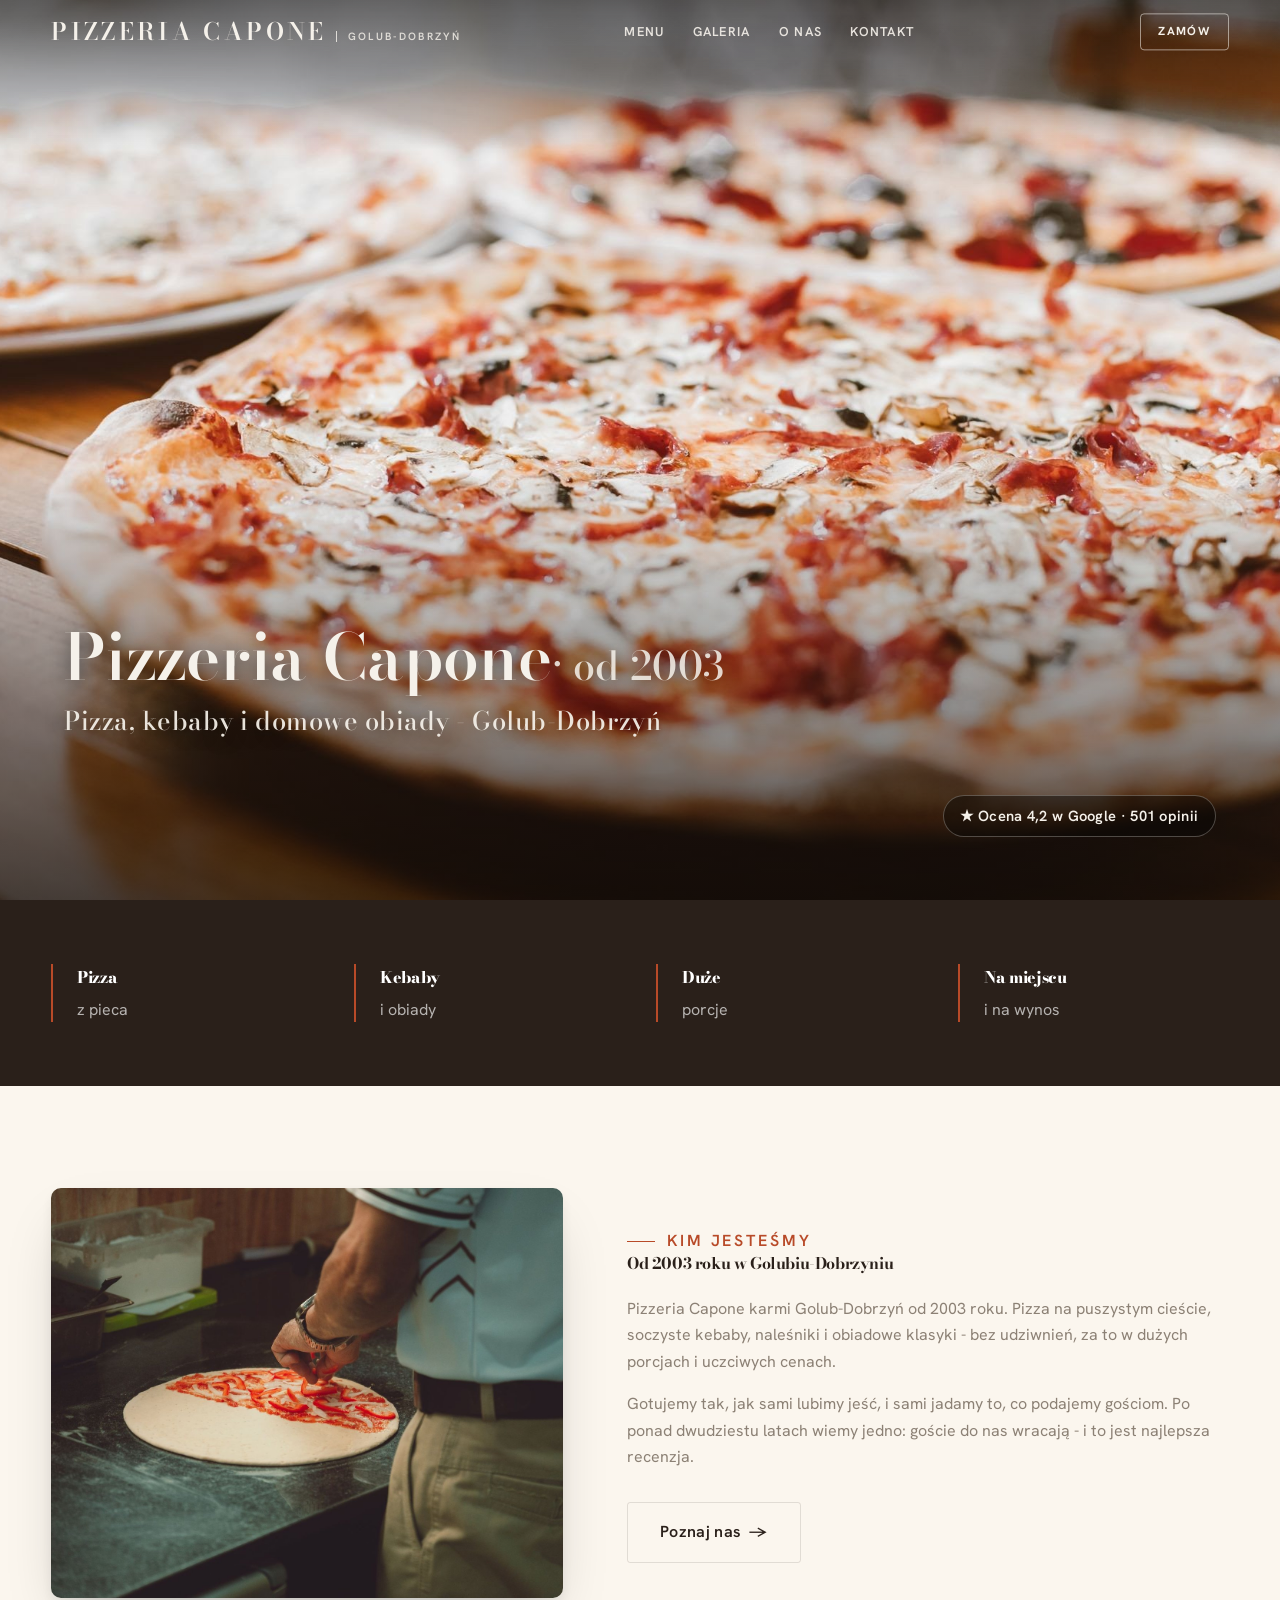
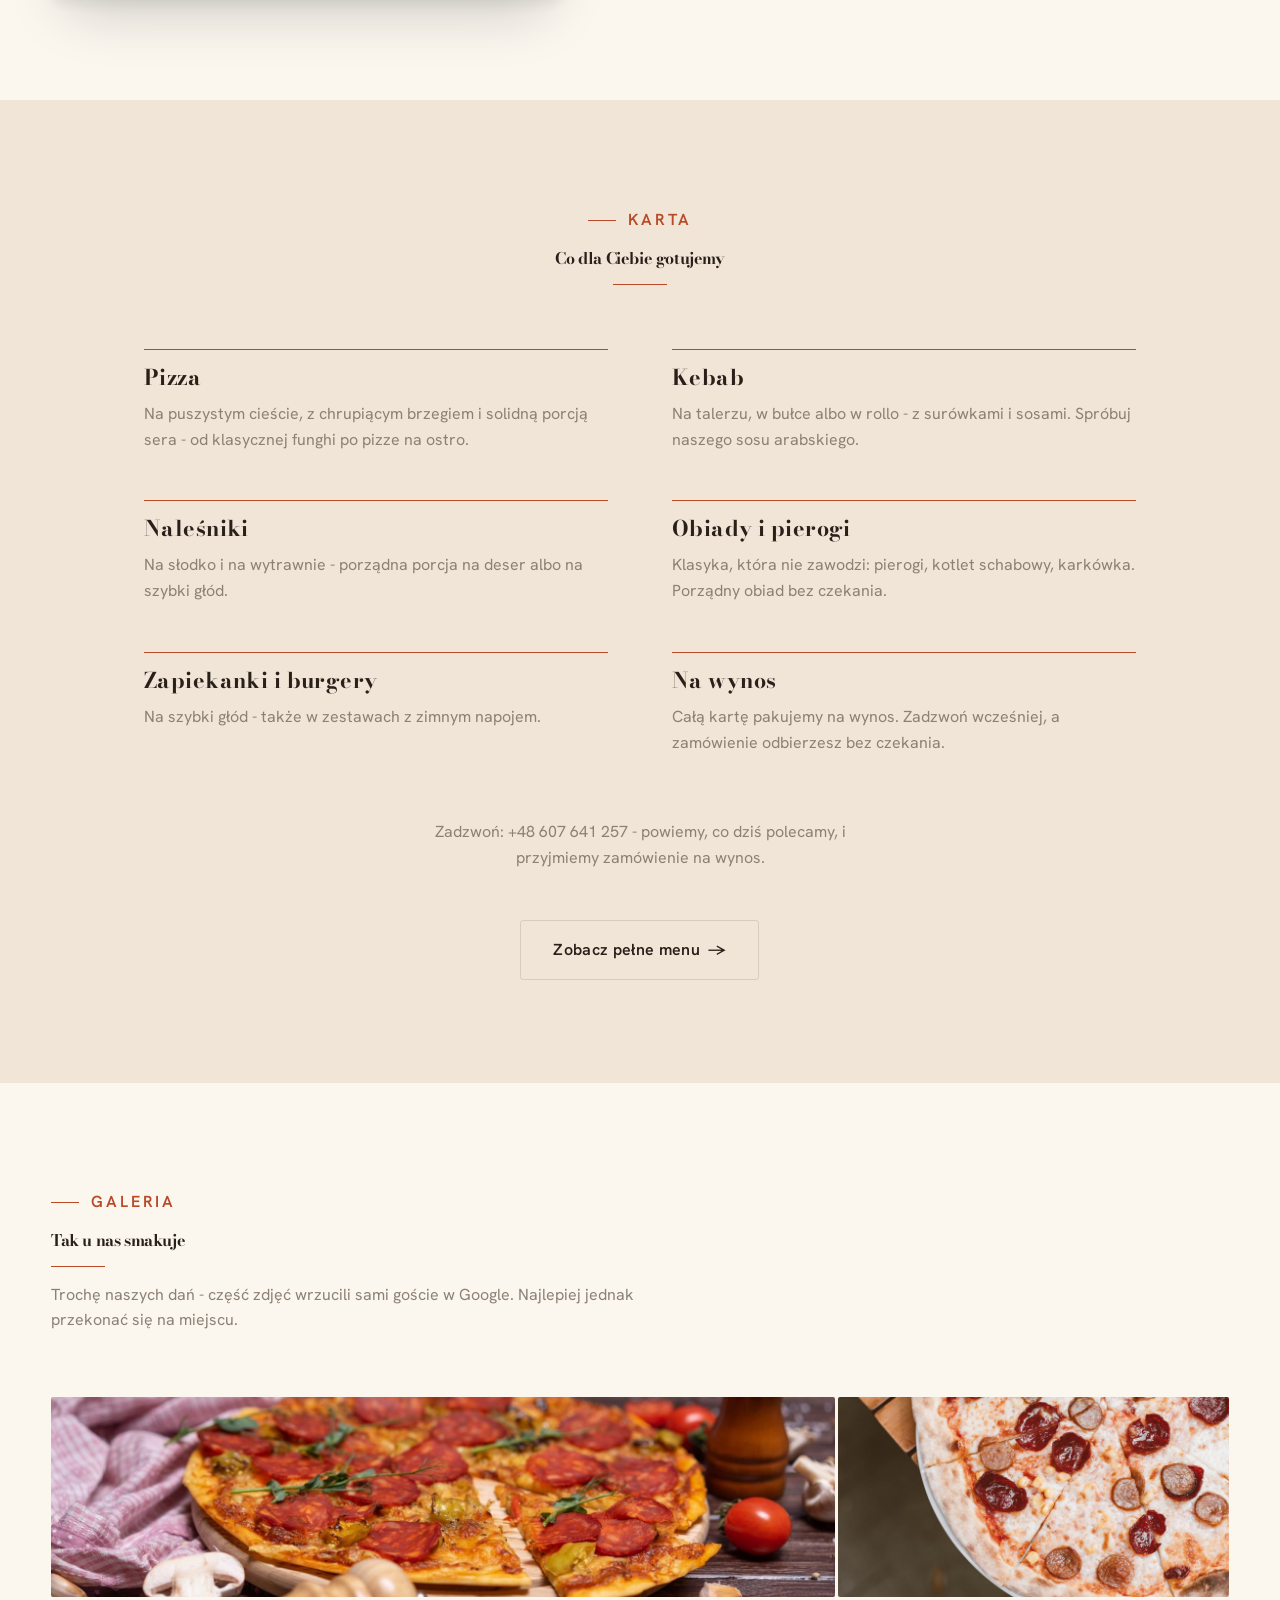
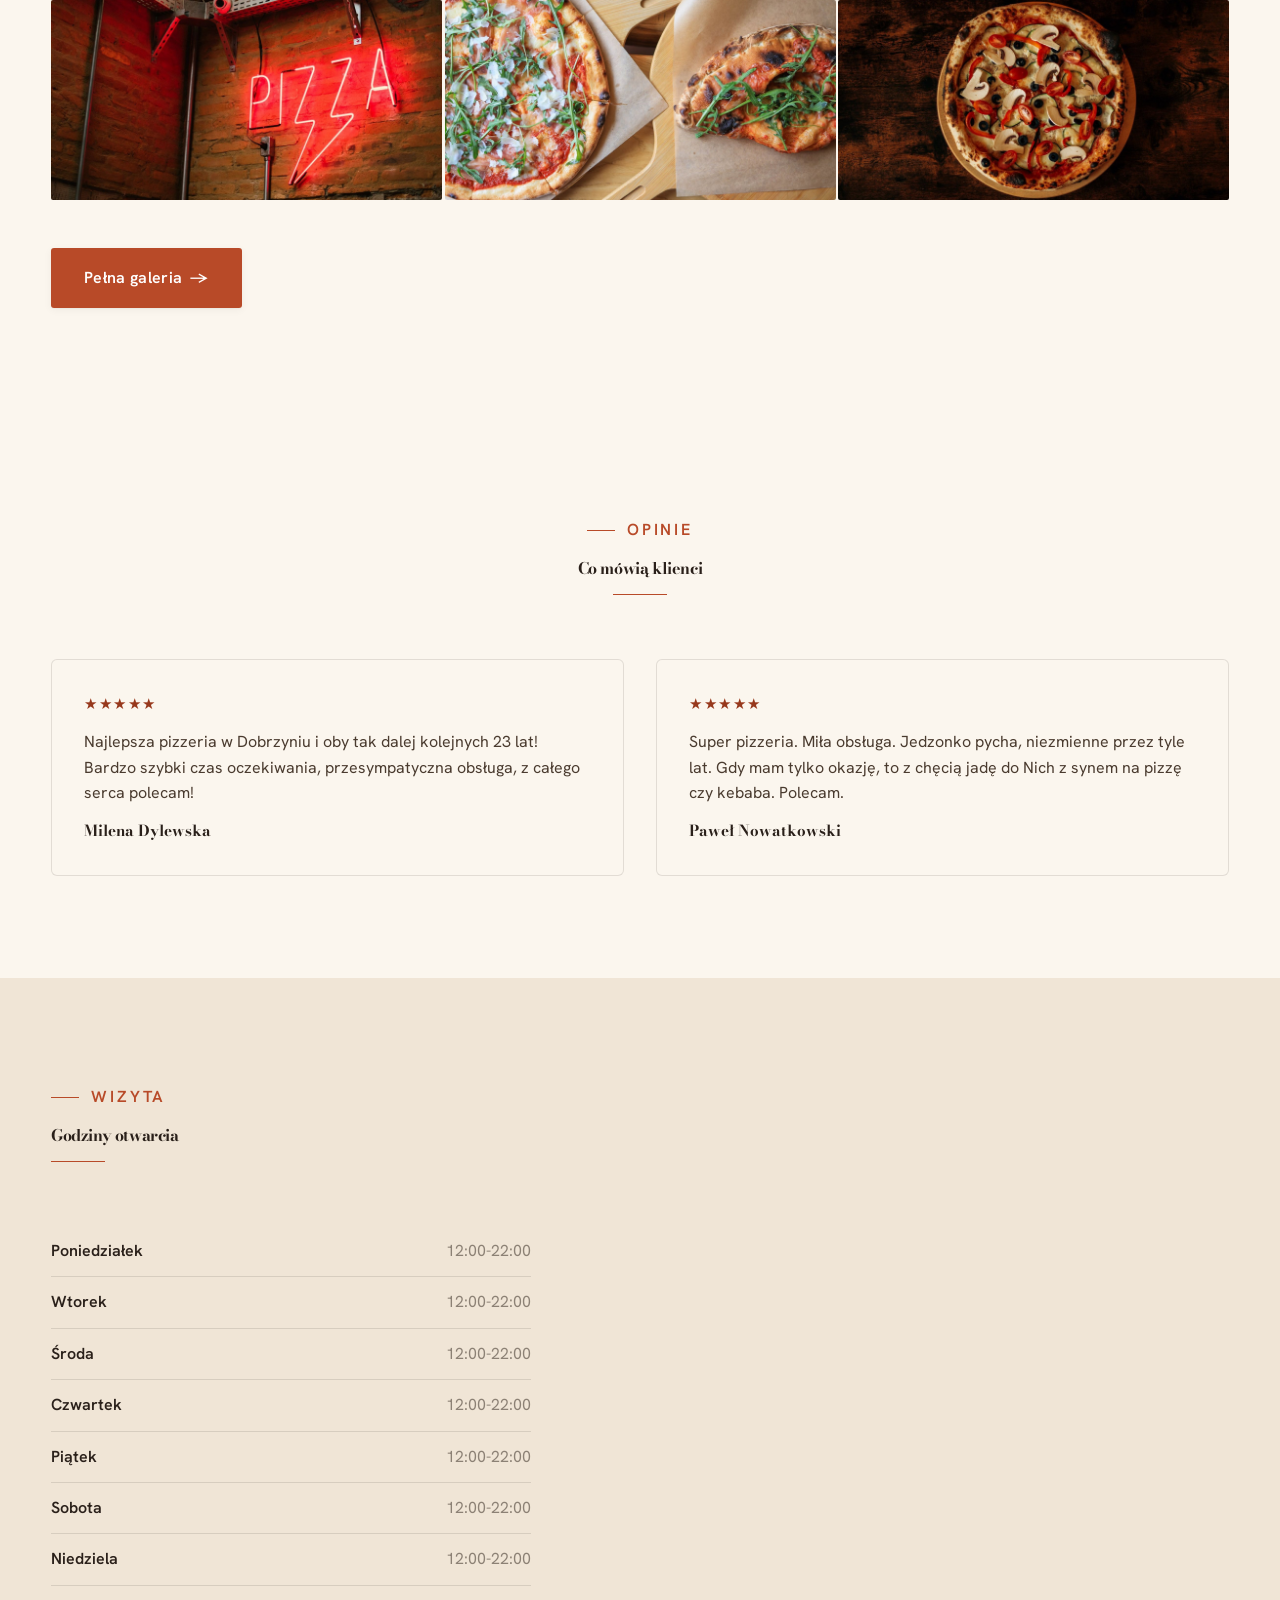
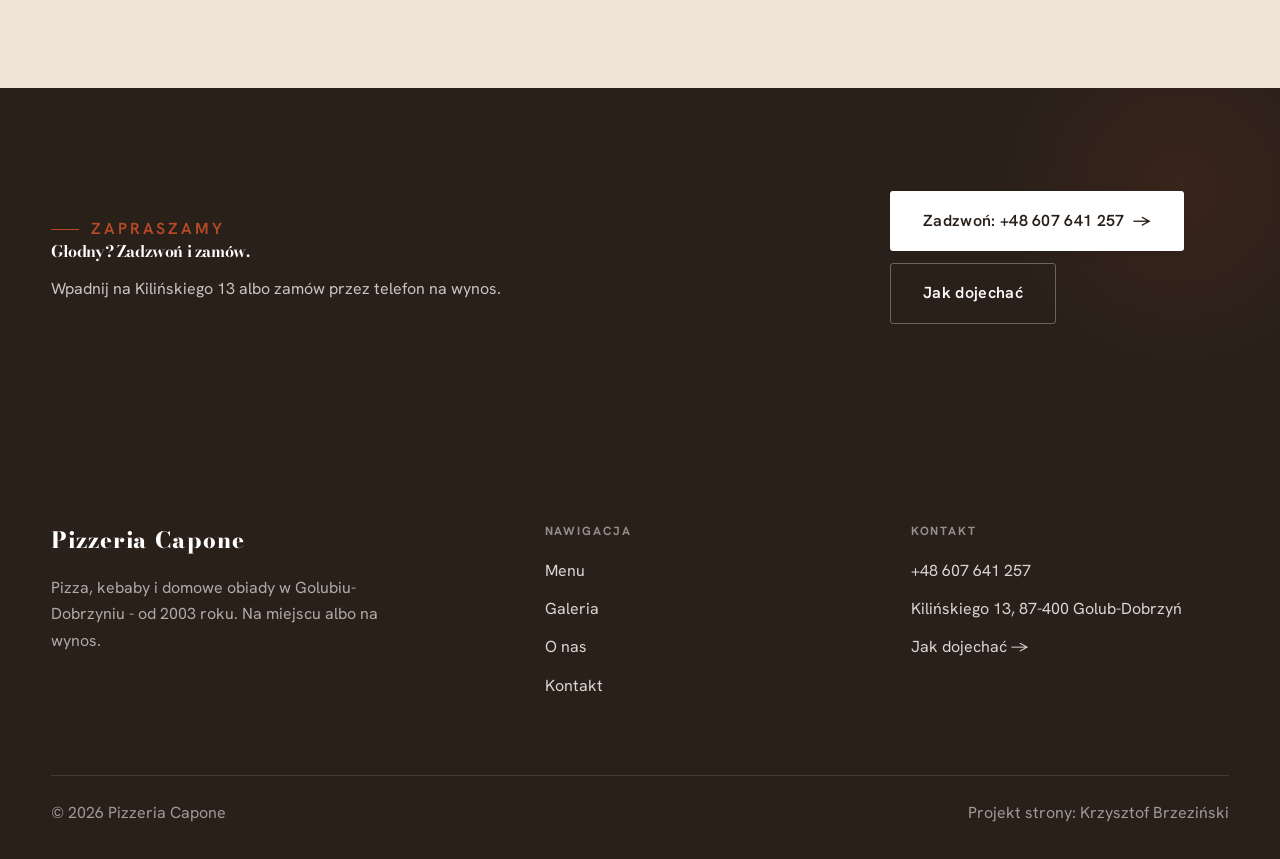
==== commit 9c55cc3a: "Poprawki jakości: usunięcie fraz-kliszy, dedup nagłówków H1/H2, realne godziny na kontakcie, konkret" ====
--- a/index.html
+++ b/index.html
@@ -45,7 +45,7 @@
     <div class="split-art reveal"><img src="img/g12.jpg" alt="Przygotowanie pizzy w Pizzerii Capone" loading="lazy"></div>
     <div class="split-copy reveal">
       <span class="eyebrow">Kim jesteśmy</span>
-      <h2>Miejsce, do którego się wraca</h2>
+      <h2>Od 2003 roku w Golubiu-Dobrzyniu</h2>
       <p class="muted">Pizzeria Capone karmi Golub-Dobrzyń od 2003 roku. Pizza na puszystym cieście, soczyste kebaby, naleśniki i obiadowe klasyki - bez udziwnień, za to w dużych porcjach i uczciwych cenach.</p>
       <p class="muted">Gotujemy tak, jak sami lubimy jeść, i sami jadamy to, co podajemy gościom. Po ponad dwudziestu latach wiemy jedno: goście do nas wracają - i to jest najlepsza recenzja.</p>
       <a href="o-nas.html" class="btn btn-ghost">Poznaj nas <span class="arr">→</span></a>
@@ -80,7 +80,7 @@
     <div class="gallery">
       <div class="tile t-two3 reveal"><img src="img/g2.jpg" alt="Prosto z pieca" loading="lazy"><div class="cap">Prosto z pieca</div></div>
       <div class="tile t-third reveal"><img src="img/g3.jpg" alt="Nasza pizza" loading="lazy"><div class="cap">Nasza pizza</div></div>
-      <div class="tile t-third reveal"><img src="img/g4.jpg" alt="Czynne codziennie do 22" loading="lazy"><div class="cap">Czynne codziennie do 22</div></div>
+      <div class="tile t-third reveal"><img src="img/g4.jpg" alt="Klimat lokalu" loading="lazy"><div class="cap">Klimat lokalu</div></div>
       <div class="tile t-third reveal"><img src="img/g5.jpg" alt="Zawsze na świeżo" loading="lazy"><div class="cap">Zawsze na świeżo</div></div>
       <div class="tile t-third reveal"><img src="img/g6.jpg" alt="Z pieca na stół" loading="lazy"><div class="cap">Z pieca na stół</div></div>
     </div>
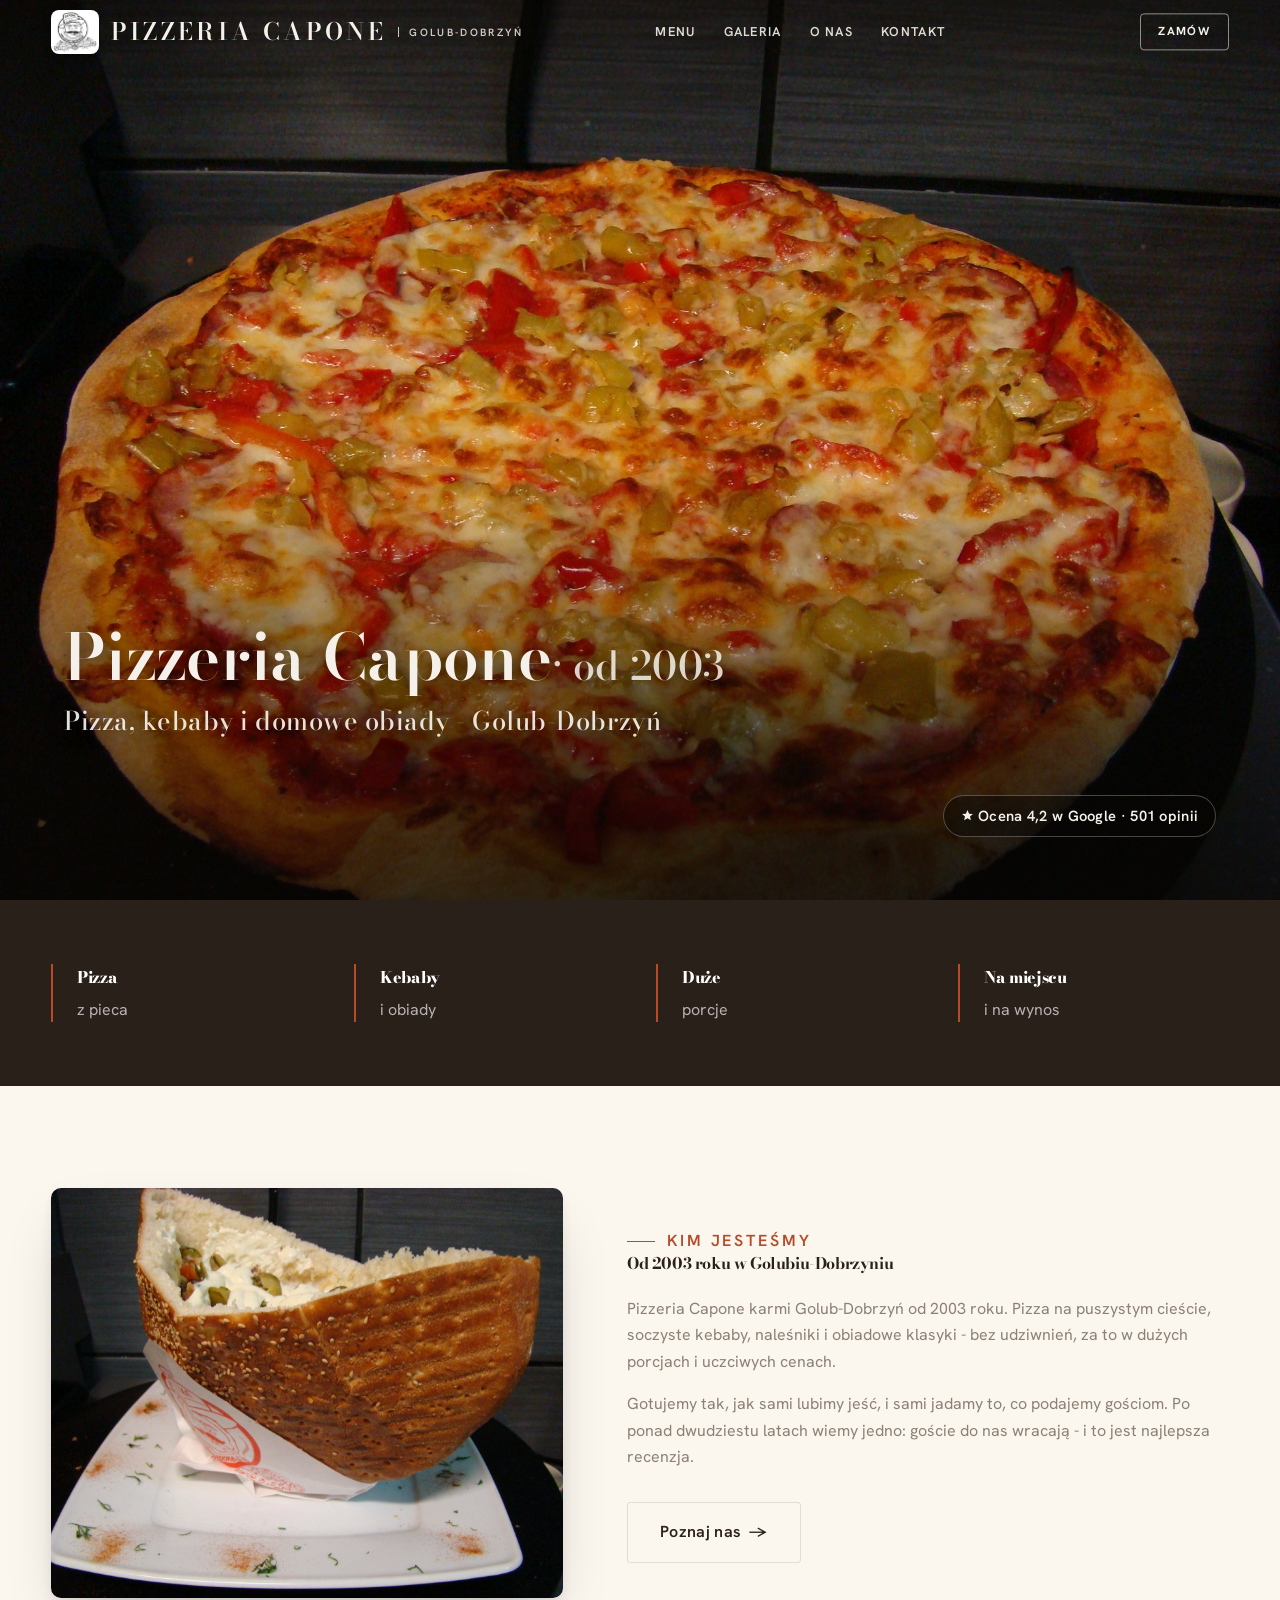
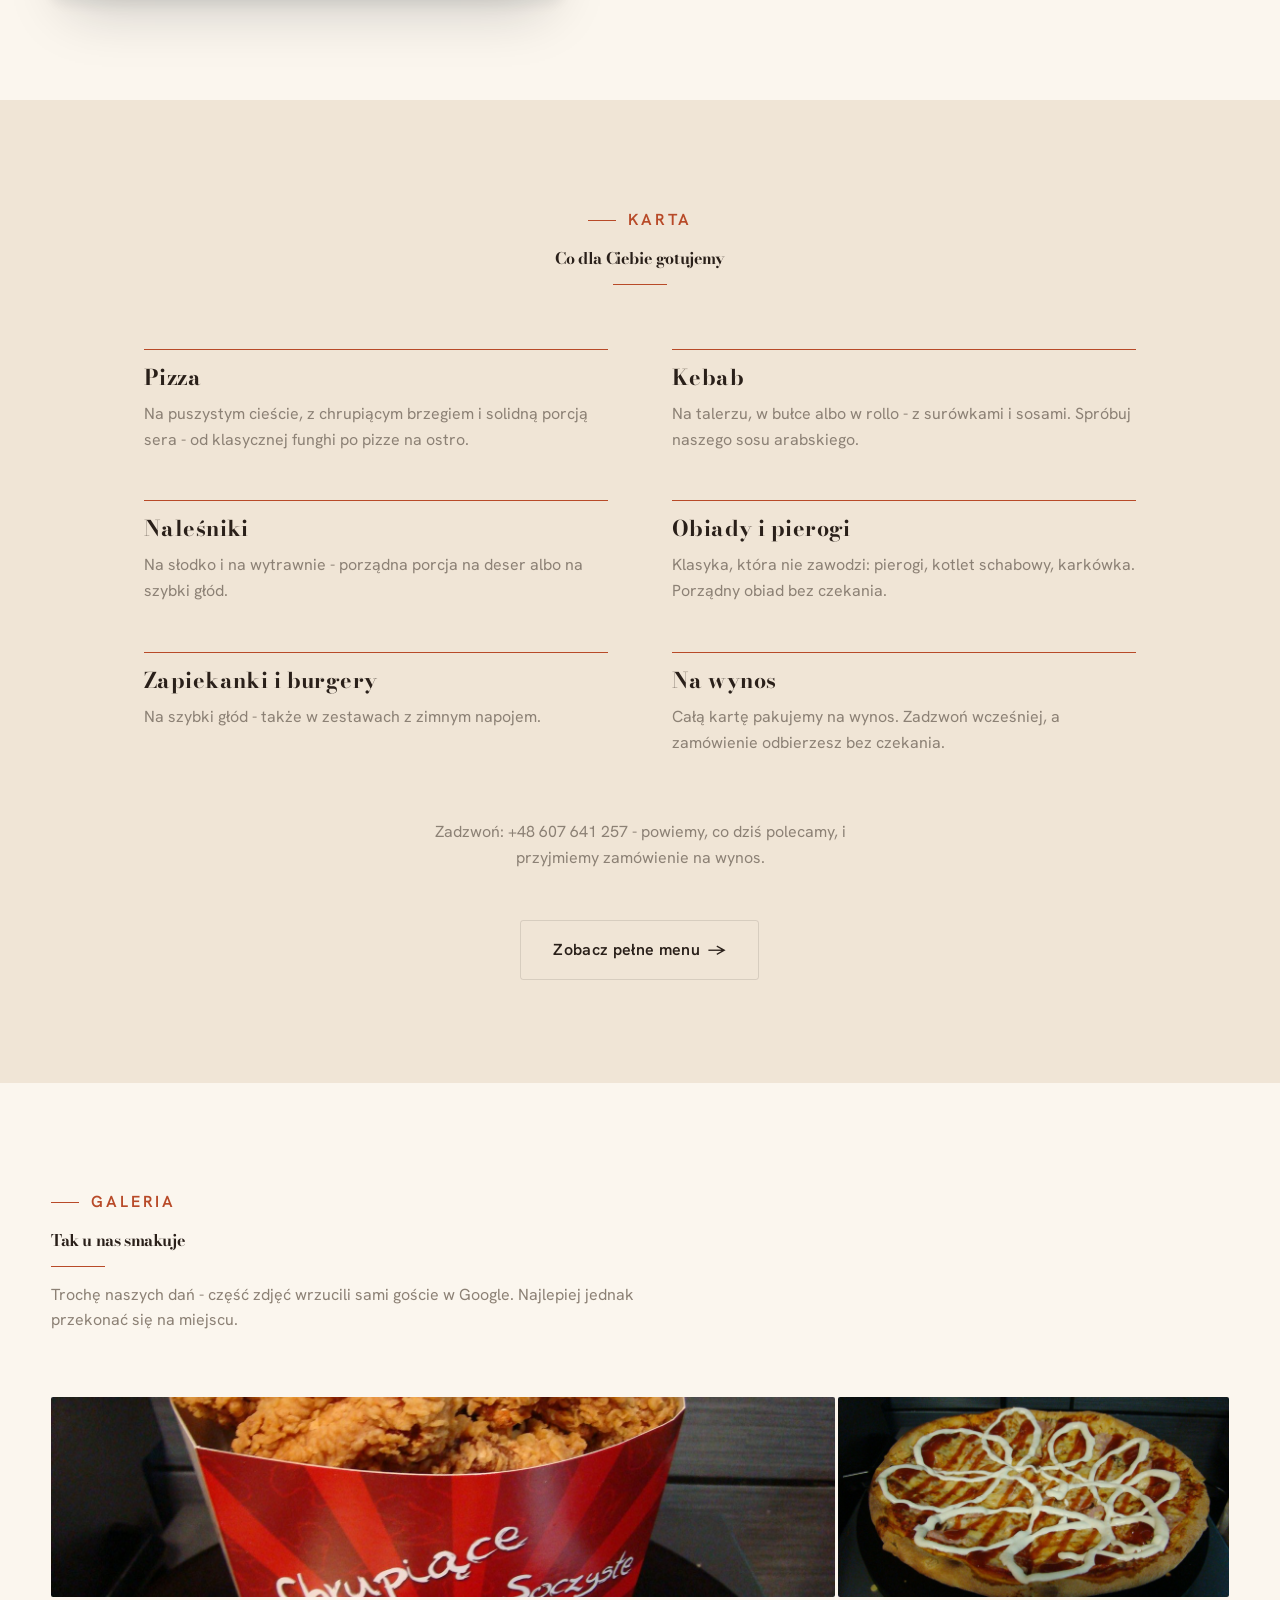
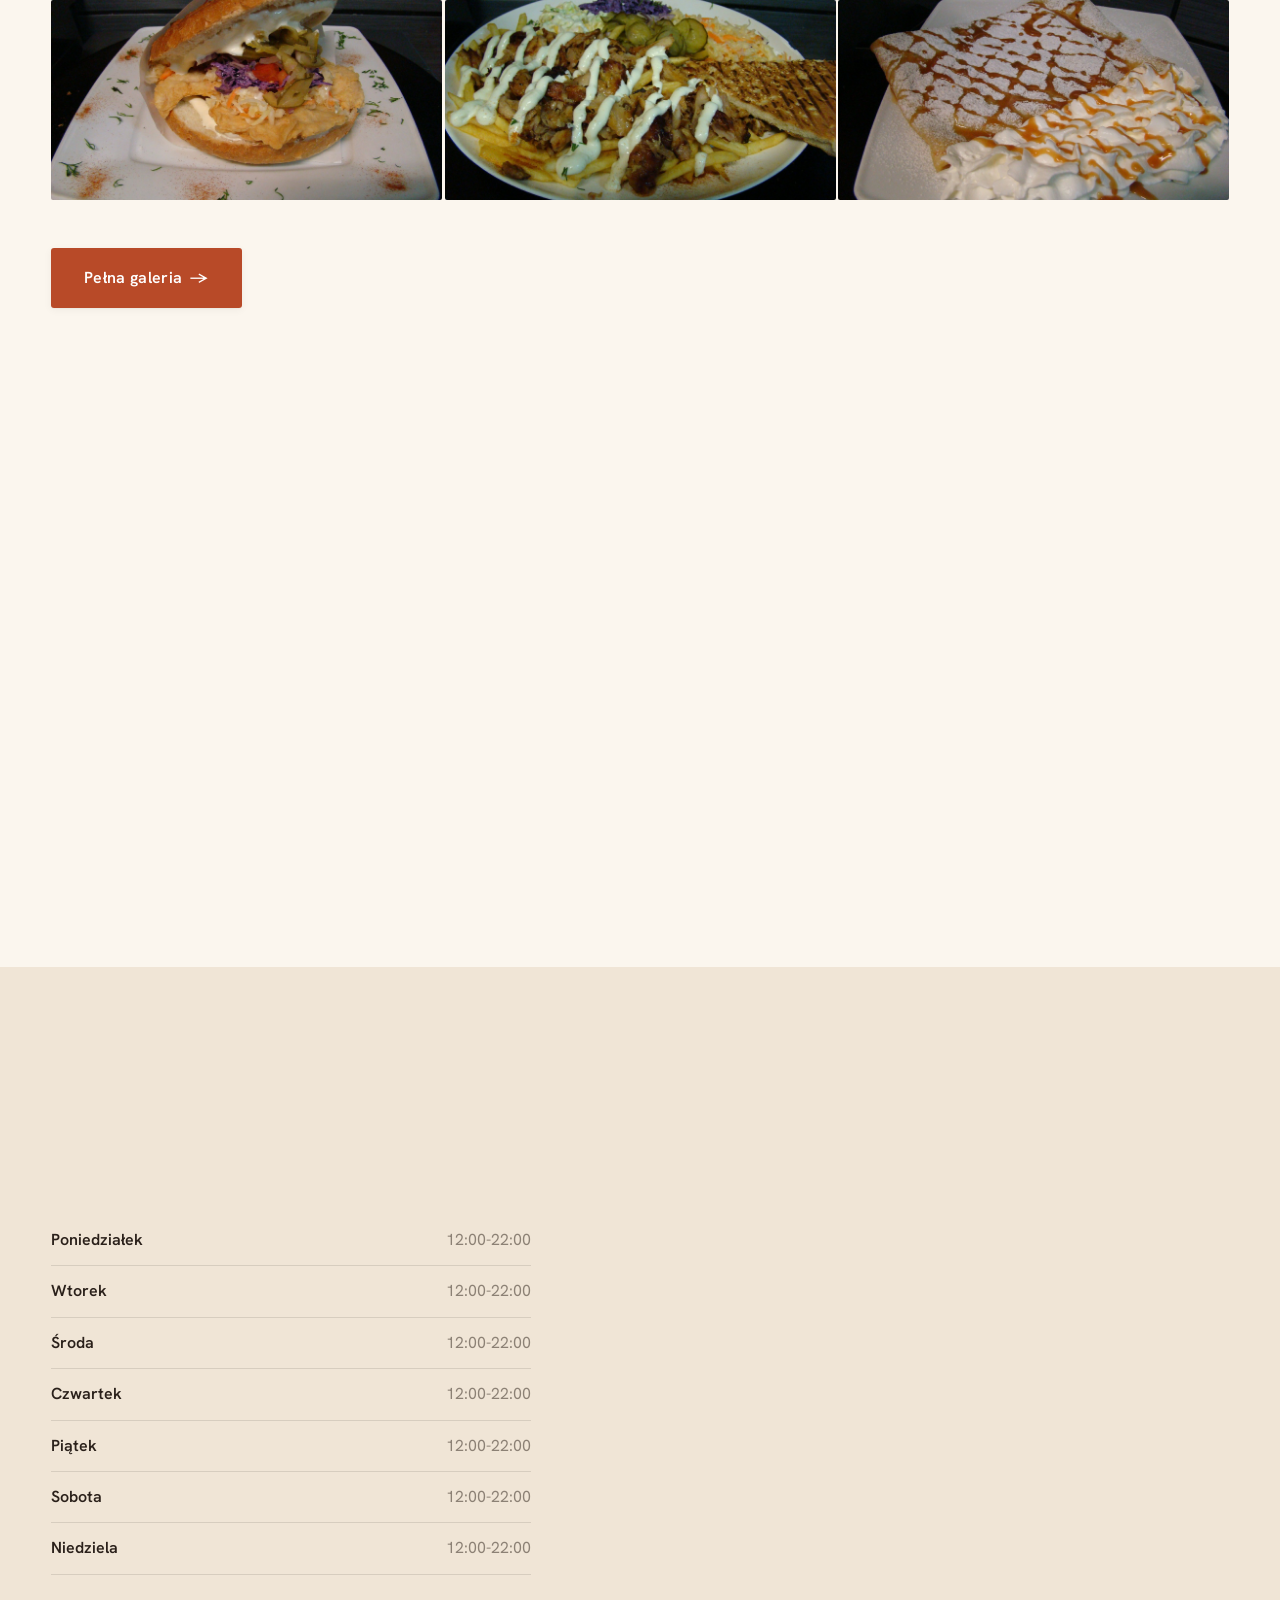
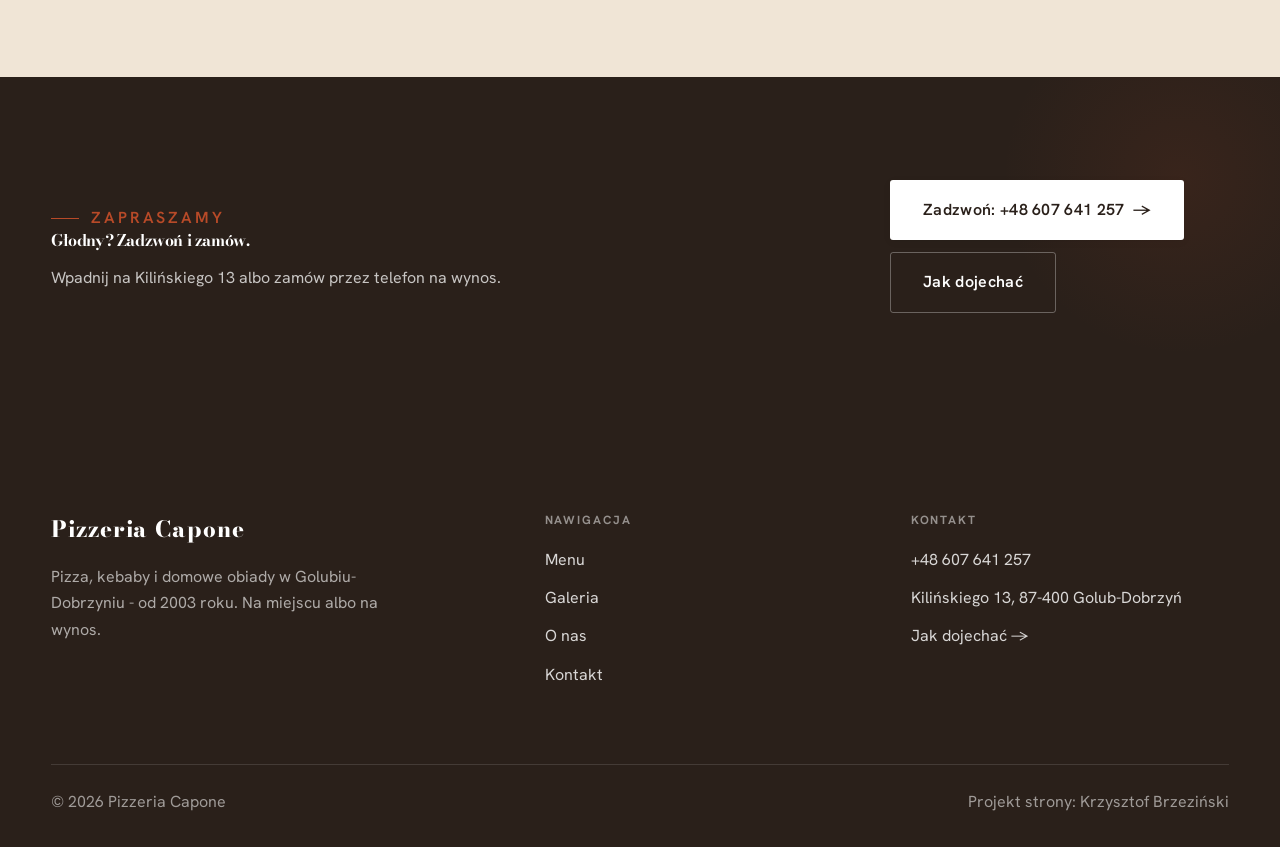
==== commit d0ffa95b: "Realne zdjęcia i logo klienta zamiast stocku - 14 zdjęć od klienta (pizza, kebaby, stripsy, naleśnik" ====
--- a/index.html
+++ b/index.html
@@ -9,12 +9,14 @@
 <link rel="preconnect" href="https://fonts.gstatic.com" crossorigin>
 <link href="https://fonts.googleapis.com/css2?family=Bodoni+Moda:wght@500;600;700&family=Hanken+Grotesk:wght@400;500;600&display=swap" rel="stylesheet">
 <link rel="stylesheet" href="assets/styles.css">
+<link rel="icon" type="image/png" href="img/favicon.png">
+<link rel="apple-touch-icon" href="img/apple-touch-icon.png">
 </head>
 <body>
 
 <header class="nav">
   <div class="wrap nav-inner">
-    <a class="brand" href="index.html"><span class="name">Pizzeria Capone</span><span class="sub">Golub-Dobrzyń</span></a>
+    <a class="brand brand-has-logo" href="index.html"><img class="brand-logo" src="img/logo.png" alt="Pizzeria Capone - logo"><span class="name">Pizzeria Capone</span><span class="sub">Golub-Dobrzyń</span></a>
     <nav class="nav-links">
       <a href="oferta.html">Menu</a>
       <a href="realizacje.html">Galeria</a>
@@ -30,7 +32,7 @@
   <img class="hg-bg" src="img/g11.jpg" alt="Pizzeria Capone">
   <div class="hg-veil"></div>
   <p class="hg-tagline">Pizzeria Capone<span class="hg-since">· od 2003</span><span style="display:block;font-size:.4em;font-weight:500;letter-spacing:.02em;margin-top:.6em;color:rgba(245,241,234,.93)">Pizza, kebaby i domowe obiady - Golub-Dobrzyń</span></p>
-  <p class="hg-rate">★ Ocena 4,2 w Google · 501 opinii</p>
+  <p class="hg-rate"><svg width="13" height="13" viewBox="0 0 24 24" fill="currentColor" aria-hidden="true" style="vertical-align:-1px"><path d="M12 2l2.9 6.6 7.1.6-5.4 4.7 1.6 7L12 17l-6.2 3.9 1.6-7L2 9.2l7.1-.6L12 2z"/></svg> Ocena 4,2 w Google · 501 opinii</p>
 </section>
 <section class="strip" style="padding-block:0">
   <div class="wrap">
@@ -42,7 +44,7 @@
 </section>
 <section>
   <div class="wrap split">
-    <div class="split-art reveal"><img src="img/g12.jpg" alt="Przygotowanie pizzy w Pizzerii Capone" loading="lazy"></div>
+    <div class="split-art reveal"><img src="img/g12.jpg" alt="Chleb kebabowy z sezamem - Pizzeria Capone" loading="lazy"></div>
     <div class="split-copy reveal">
       <span class="eyebrow">Kim jesteśmy</span>
       <h2>Od 2003 roku w Golubiu-Dobrzyniu</h2>
@@ -78,11 +80,11 @@
       <p>Trochę naszych dań - część zdjęć wrzucili sami goście w Google. Najlepiej jednak przekonać się na miejscu.</p>
     </div>
     <div class="gallery">
-      <div class="tile t-two3 reveal"><img src="img/g2.jpg" alt="Prosto z pieca" loading="lazy"><div class="cap">Prosto z pieca</div></div>
+      <div class="tile t-two3 reveal"><img src="img/g2.jpg" alt="Kubełek chrupiących stripsów" loading="lazy"><div class="cap">Kubełek stripsów</div></div>
       <div class="tile t-third reveal"><img src="img/g3.jpg" alt="Nasza pizza" loading="lazy"><div class="cap">Nasza pizza</div></div>
-      <div class="tile t-third reveal"><img src="img/g4.jpg" alt="Klimat lokalu" loading="lazy"><div class="cap">Klimat lokalu</div></div>
-      <div class="tile t-third reveal"><img src="img/g5.jpg" alt="Zawsze na świeżo" loading="lazy"><div class="cap">Zawsze na świeżo</div></div>
-      <div class="tile t-third reveal"><img src="img/g6.jpg" alt="Z pieca na stół" loading="lazy"><div class="cap">Z pieca na stół</div></div>
+      <div class="tile t-third reveal"><img src="img/g4.jpg" alt="Burger z kurczakiem" loading="lazy"><div class="cap">Burger z kurczakiem</div></div>
+      <div class="tile t-third reveal"><img src="img/g5.jpg" alt="Kebab na talerzu z frytkami i surówkami" loading="lazy"><div class="cap">Kebab na talerzu</div></div>
+      <div class="tile t-third reveal"><img src="img/g6.jpg" alt="Naleśnik z bitą śmietaną i karmelem" loading="lazy"><div class="cap">Naleśniki na słodko</div></div>
     </div>
     <div style="margin-top:var(--space-7)" class="reveal"><a href="realizacje.html" class="btn btn-accent">Pełna galeria <span class="arr">→</span></a></div>
   </div>
@@ -94,8 +96,8 @@
       <h2>Co mówią klienci</h2>
     </div>
     <div class="opinie-grid">
-      <figure class="op-card reveal"><span class="op-star">★★★★★</span><blockquote>Najlepsza pizzeria w Dobrzyniu i oby tak dalej kolejnych 23 lat! Bardzo szybki czas oczekiwania, przesympatyczna obsługa, z całego serca polecam!</blockquote><span class="op-autor">Milena Dylewska</span></figure>
-      <figure class="op-card reveal"><span class="op-star">★★★★★</span><blockquote>Super pizzeria. Miła obsługa. Jedzonko pycha, niezmienne przez tyle lat. Gdy mam tylko okazję, to z chęcią jadę do Nich z synem na pizzę czy kebaba. Polecam.</blockquote><span class="op-autor">Paweł Nowatkowski</span></figure>
+      <figure class="op-card reveal"><span class="op-star" style="display:inline-flex;gap:3px"><svg width="14" height="14" viewBox="0 0 24 24" fill="currentColor" aria-hidden="true"><path d="M12 2l2.9 6.6 7.1.6-5.4 4.7 1.6 7L12 17l-6.2 3.9 1.6-7L2 9.2l7.1-.6L12 2z"/></svg><svg width="14" height="14" viewBox="0 0 24 24" fill="currentColor" aria-hidden="true"><path d="M12 2l2.9 6.6 7.1.6-5.4 4.7 1.6 7L12 17l-6.2 3.9 1.6-7L2 9.2l7.1-.6L12 2z"/></svg><svg width="14" height="14" viewBox="0 0 24 24" fill="currentColor" aria-hidden="true"><path d="M12 2l2.9 6.6 7.1.6-5.4 4.7 1.6 7L12 17l-6.2 3.9 1.6-7L2 9.2l7.1-.6L12 2z"/></svg><svg width="14" height="14" viewBox="0 0 24 24" fill="currentColor" aria-hidden="true"><path d="M12 2l2.9 6.6 7.1.6-5.4 4.7 1.6 7L12 17l-6.2 3.9 1.6-7L2 9.2l7.1-.6L12 2z"/></svg><svg width="14" height="14" viewBox="0 0 24 24" fill="currentColor" aria-hidden="true"><path d="M12 2l2.9 6.6 7.1.6-5.4 4.7 1.6 7L12 17l-6.2 3.9 1.6-7L2 9.2l7.1-.6L12 2z"/></svg></span><blockquote>Najlepsza pizzeria w Dobrzyniu i oby tak dalej kolejnych 23 lat! Bardzo szybki czas oczekiwania, przesympatyczna obsługa, z całego serca polecam!</blockquote><span class="op-autor">Milena Dylewska</span></figure>
+      <figure class="op-card reveal"><span class="op-star" style="display:inline-flex;gap:3px"><svg width="14" height="14" viewBox="0 0 24 24" fill="currentColor" aria-hidden="true"><path d="M12 2l2.9 6.6 7.1.6-5.4 4.7 1.6 7L12 17l-6.2 3.9 1.6-7L2 9.2l7.1-.6L12 2z"/></svg><svg width="14" height="14" viewBox="0 0 24 24" fill="currentColor" aria-hidden="true"><path d="M12 2l2.9 6.6 7.1.6-5.4 4.7 1.6 7L12 17l-6.2 3.9 1.6-7L2 9.2l7.1-.6L12 2z"/></svg><svg width="14" height="14" viewBox="0 0 24 24" fill="currentColor" aria-hidden="true"><path d="M12 2l2.9 6.6 7.1.6-5.4 4.7 1.6 7L12 17l-6.2 3.9 1.6-7L2 9.2l7.1-.6L12 2z"/></svg><svg width="14" height="14" viewBox="0 0 24 24" fill="currentColor" aria-hidden="true"><path d="M12 2l2.9 6.6 7.1.6-5.4 4.7 1.6 7L12 17l-6.2 3.9 1.6-7L2 9.2l7.1-.6L12 2z"/></svg><svg width="14" height="14" viewBox="0 0 24 24" fill="currentColor" aria-hidden="true"><path d="M12 2l2.9 6.6 7.1.6-5.4 4.7 1.6 7L12 17l-6.2 3.9 1.6-7L2 9.2l7.1-.6L12 2z"/></svg></span><blockquote>Super pizzeria. Miła obsługa. Jedzonko pycha, niezmienne przez tyle lat. Gdy mam tylko okazję, to z chęcią jadę do Nich z synem na pizzę czy kebaba. Polecam.</blockquote><span class="op-autor">Paweł Nowatkowski</span></figure>
     </div>
   </div>
 </section>
--- a/assets/styles.css
+++ b/assets/styles.css
@@ -540,16 +540,9 @@
 .op-card blockquote{margin:0;color:var(--ink-soft);font-size:var(--text-base);line-height:1.6}
 .op-autor{font-family:var(--font-display);font-weight:700;color:var(--ink);font-size:.95rem}
 
-/* === focal-point zdjęć (smartcrop) — cover nie utnie twarzy/obiektu === */
-img[src$="/hero.jpg"]{object-position:38% 50%}
-[style*="hero.jpg"]{background-position:38% 50%}
-img[src$="/g1.jpg"]{object-position:62% 50%}
-[style*="g1.jpg"]{background-position:62% 50%}
-img[src$="/g4.jpg"]{object-position:67% 50%}
-[style*="g4.jpg"]{background-position:67% 50%}
-img[src$="/g8.jpg"]{object-position:32% 50%}
-[style*="g8.jpg"]{background-position:32% 50%}
-img[src$="/g11.jpg"]{object-position:38% 50%}
-[style*="g11.jpg"]{background-position:38% 50%}
-img[src$="/g13.jpg"]{object-position:33% 50%}
-[style*="g13.jpg"]{background-position:33% 50%}
+/* === LOGO klienta (Capone): badge w nav - czarny rysunek na białym tle,
+   czytelny i na ciemnym scrimie nad hero, i na kremowym nav-solid === */
+.nav .brand.brand-has-logo{align-items:center;gap:.75rem}
+.brand-logo{height:44px;width:auto;border-radius:8px;box-shadow:0 1px 8px rgba(8,6,4,.28)}
+.nav.is-stuck .brand-logo{height:38px}
+@media(max-width:680px){.brand-logo{height:34px}}
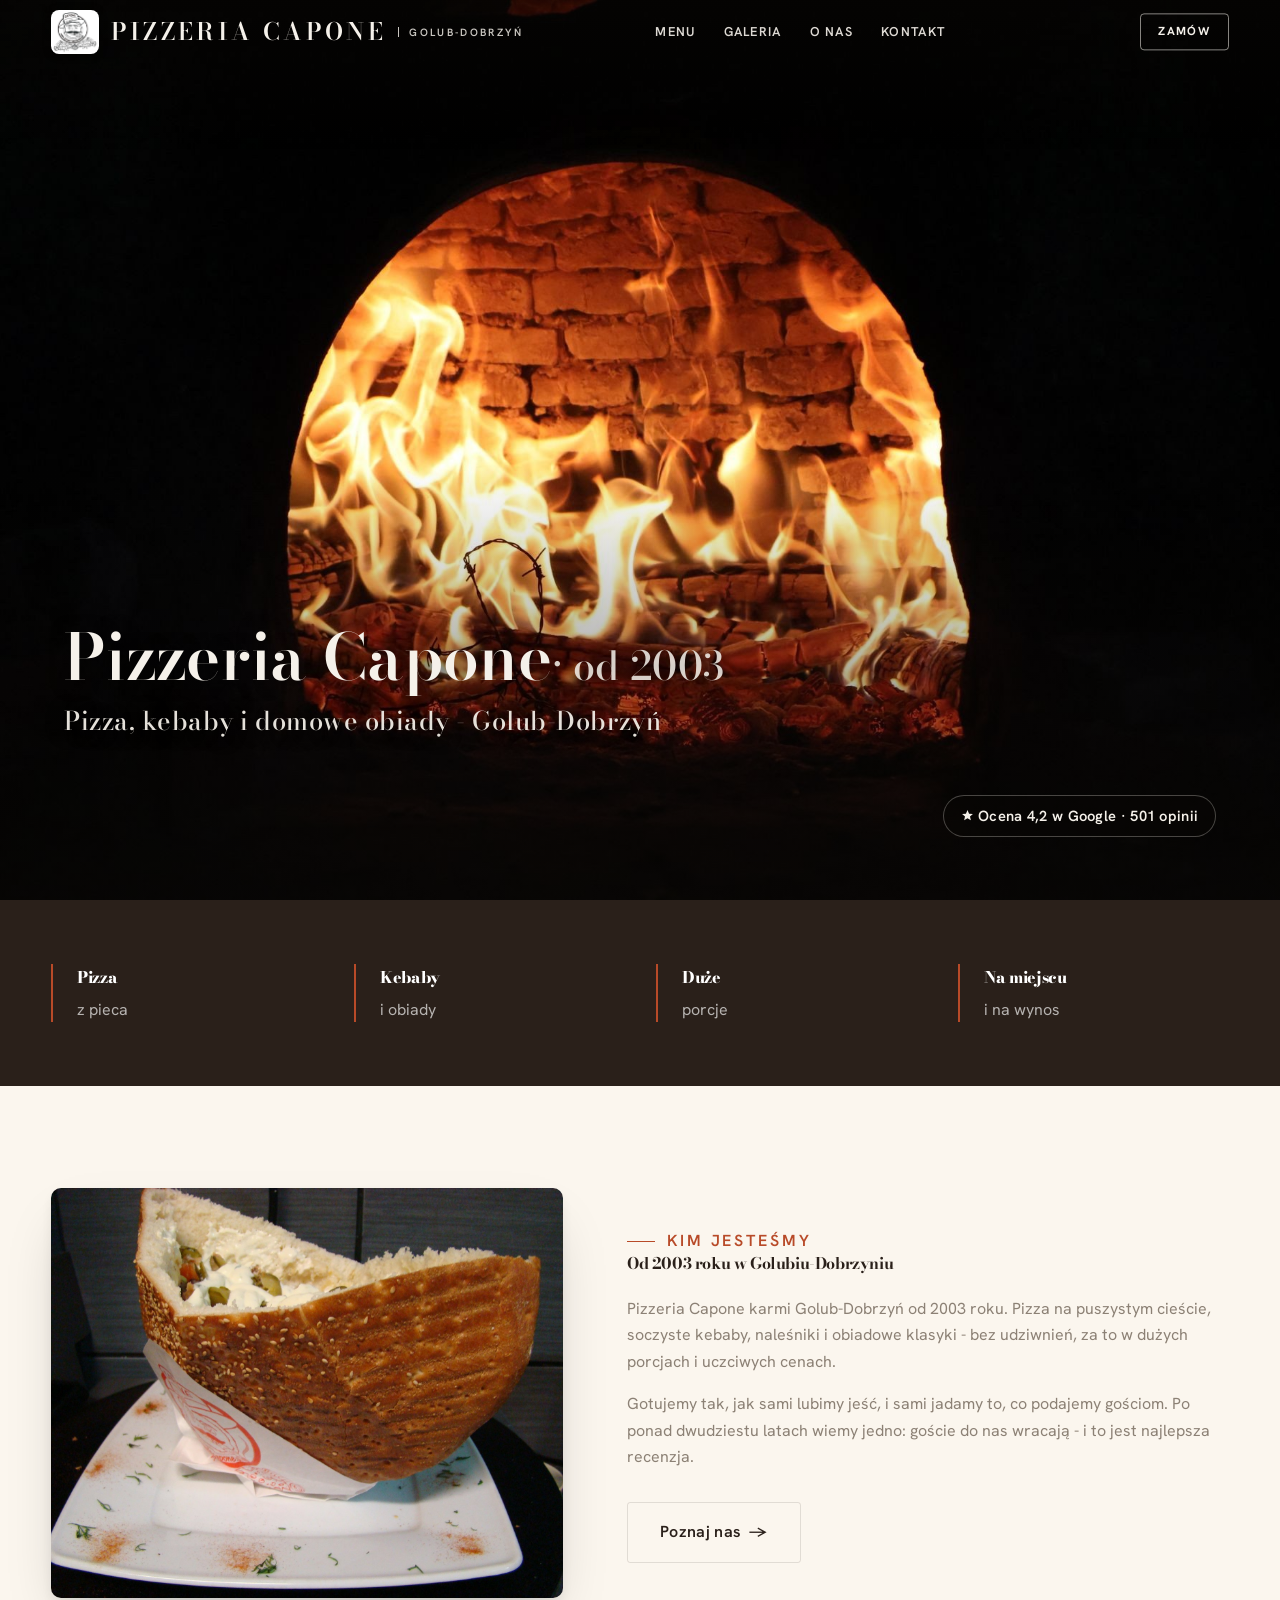
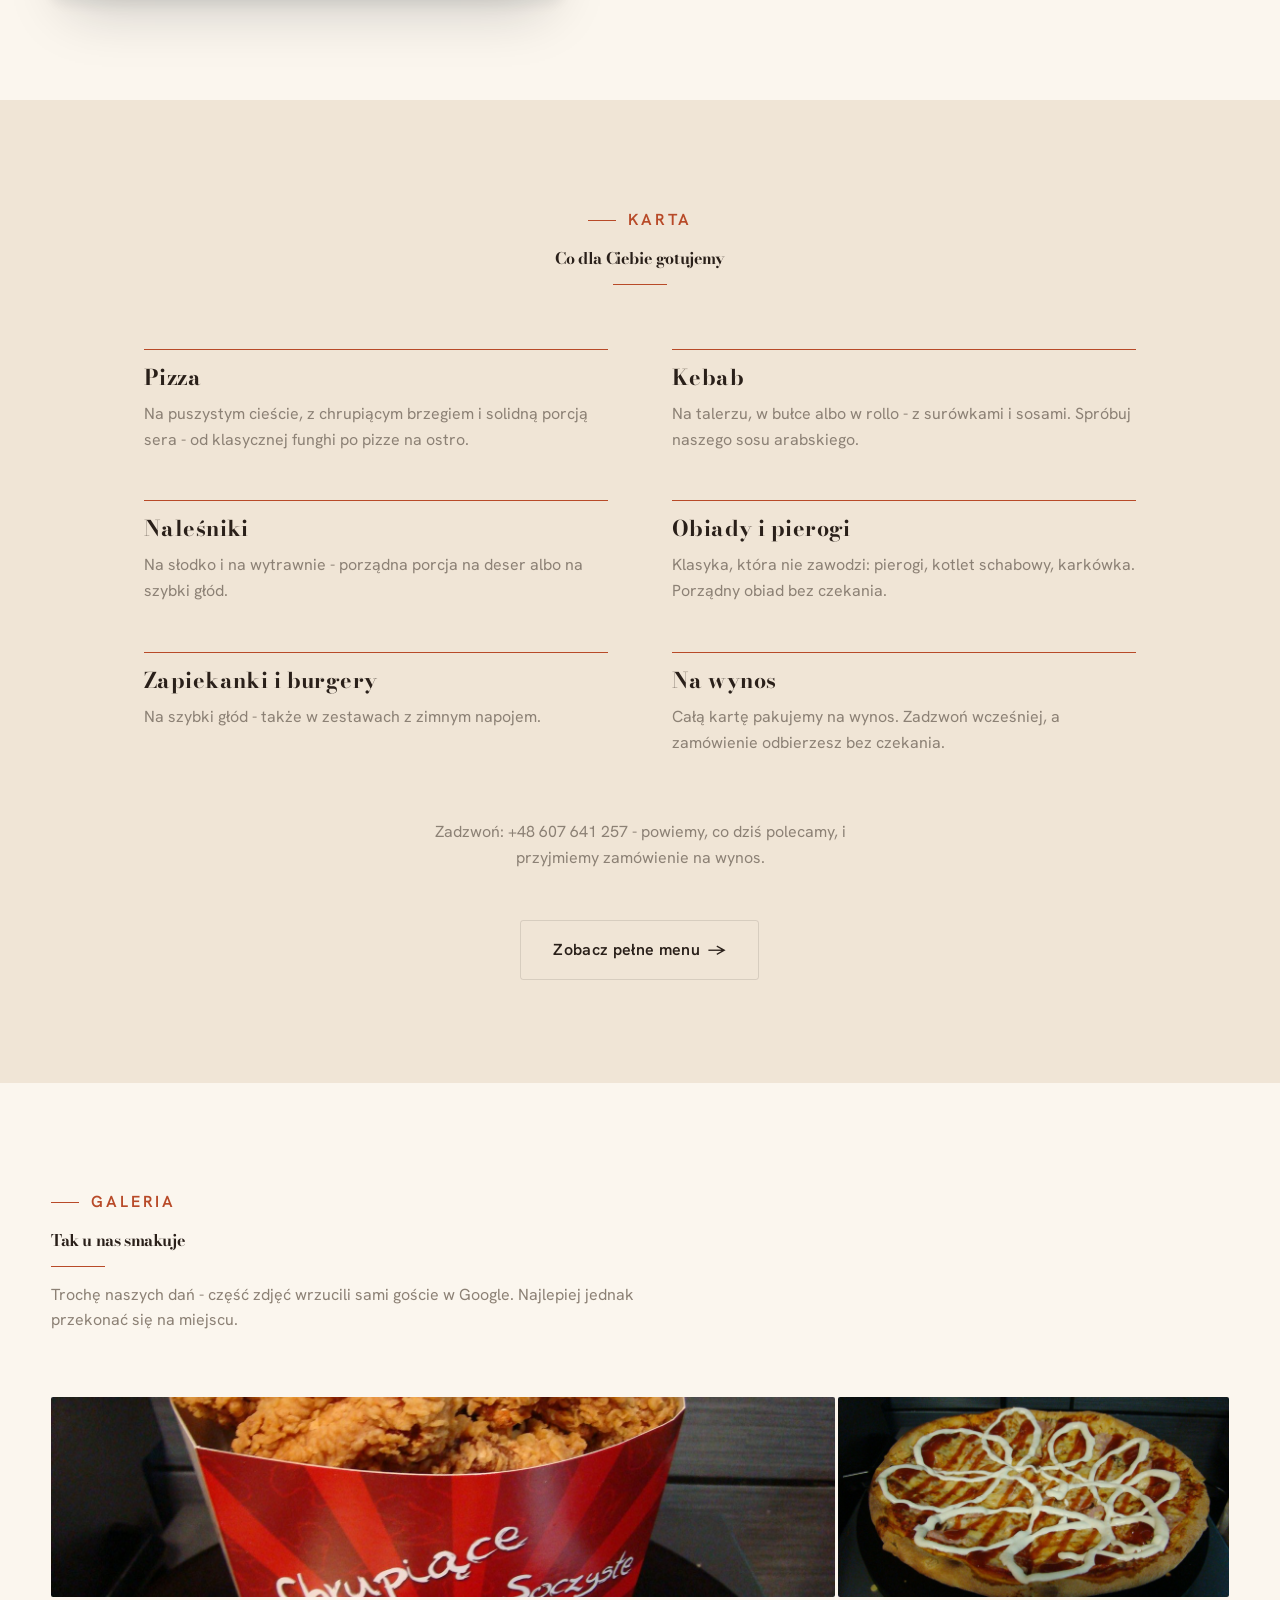
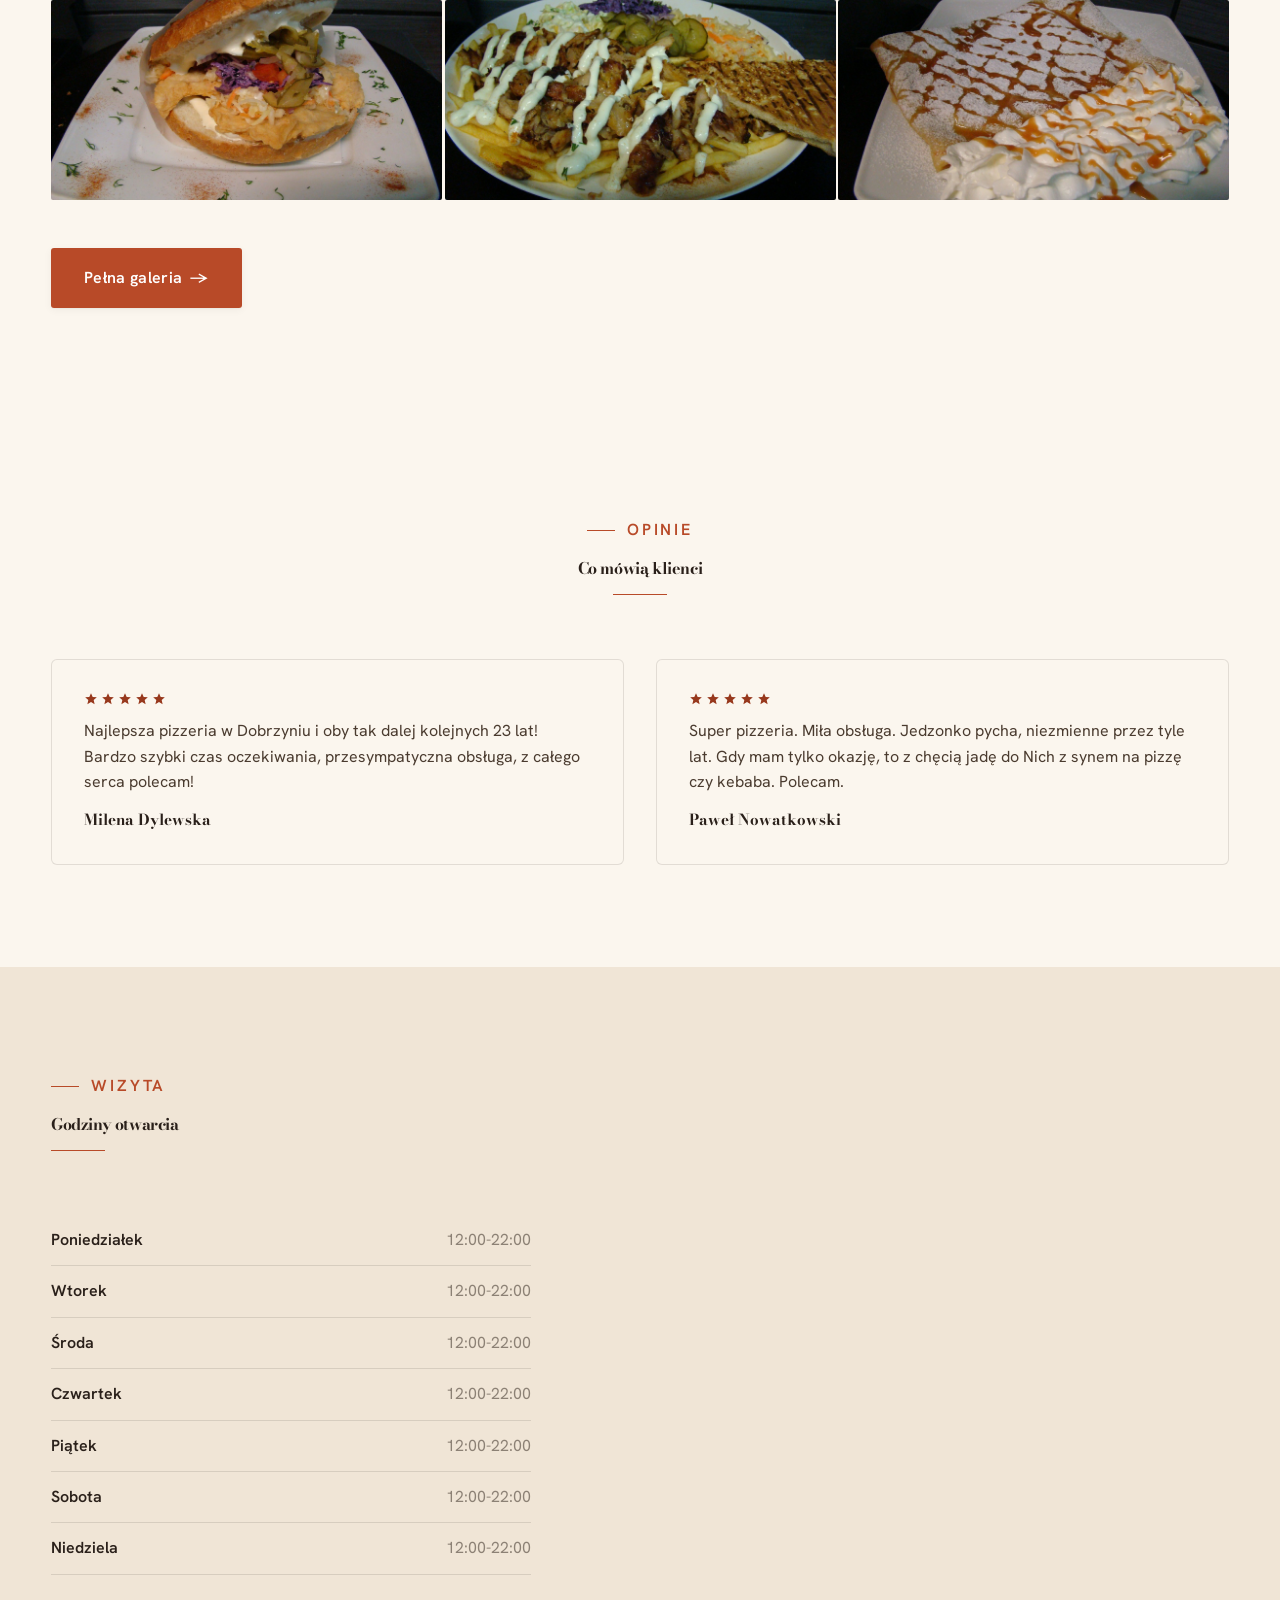
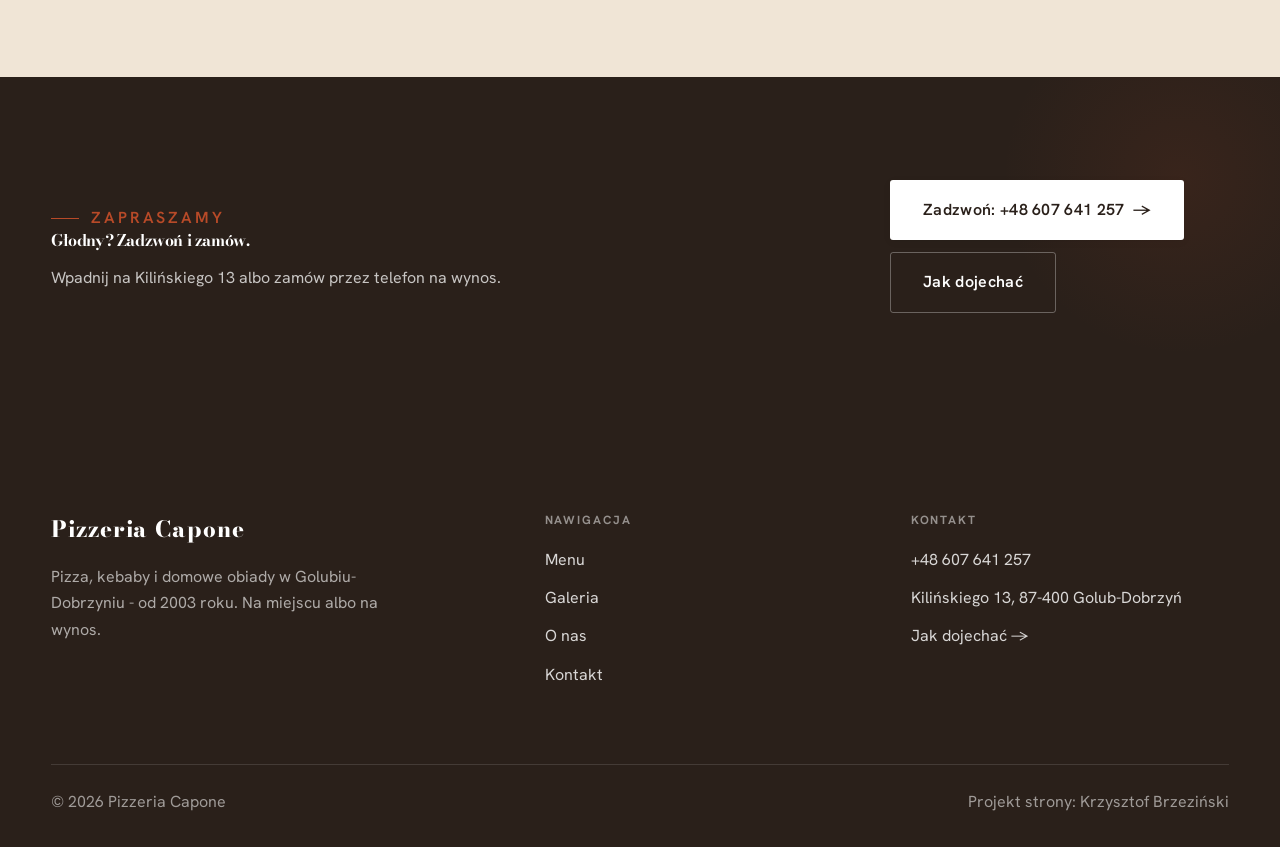
==== commit 2e50eea3: "Capone: hero na wszystkich stronach -> neutralne stockowe (piec/wnetrze); realne zdjecia klienta zos" ====
--- a/index.html
+++ b/index.html
@@ -29,7 +29,7 @@
 </header>
 
 <section class="hero-gastro">
-  <img class="hg-bg" src="img/g11.jpg" alt="Pizzeria Capone">
+  <img class="hg-bg" src="img/hero-home.jpg" alt="Pizzeria Capone - wnętrze">
   <div class="hg-veil"></div>
   <p class="hg-tagline">Pizzeria Capone<span class="hg-since">· od 2003</span><span style="display:block;font-size:.4em;font-weight:500;letter-spacing:.02em;margin-top:.6em;color:rgba(245,241,234,.93)">Pizza, kebaby i domowe obiady - Golub-Dobrzyń</span></p>
   <p class="hg-rate"><svg width="13" height="13" viewBox="0 0 24 24" fill="currentColor" aria-hidden="true" style="vertical-align:-1px"><path d="M12 2l2.9 6.6 7.1.6-5.4 4.7 1.6 7L12 17l-6.2 3.9 1.6-7L2 9.2l7.1-.6L12 2z"/></svg> Ocena 4,2 w Google · 501 opinii</p>
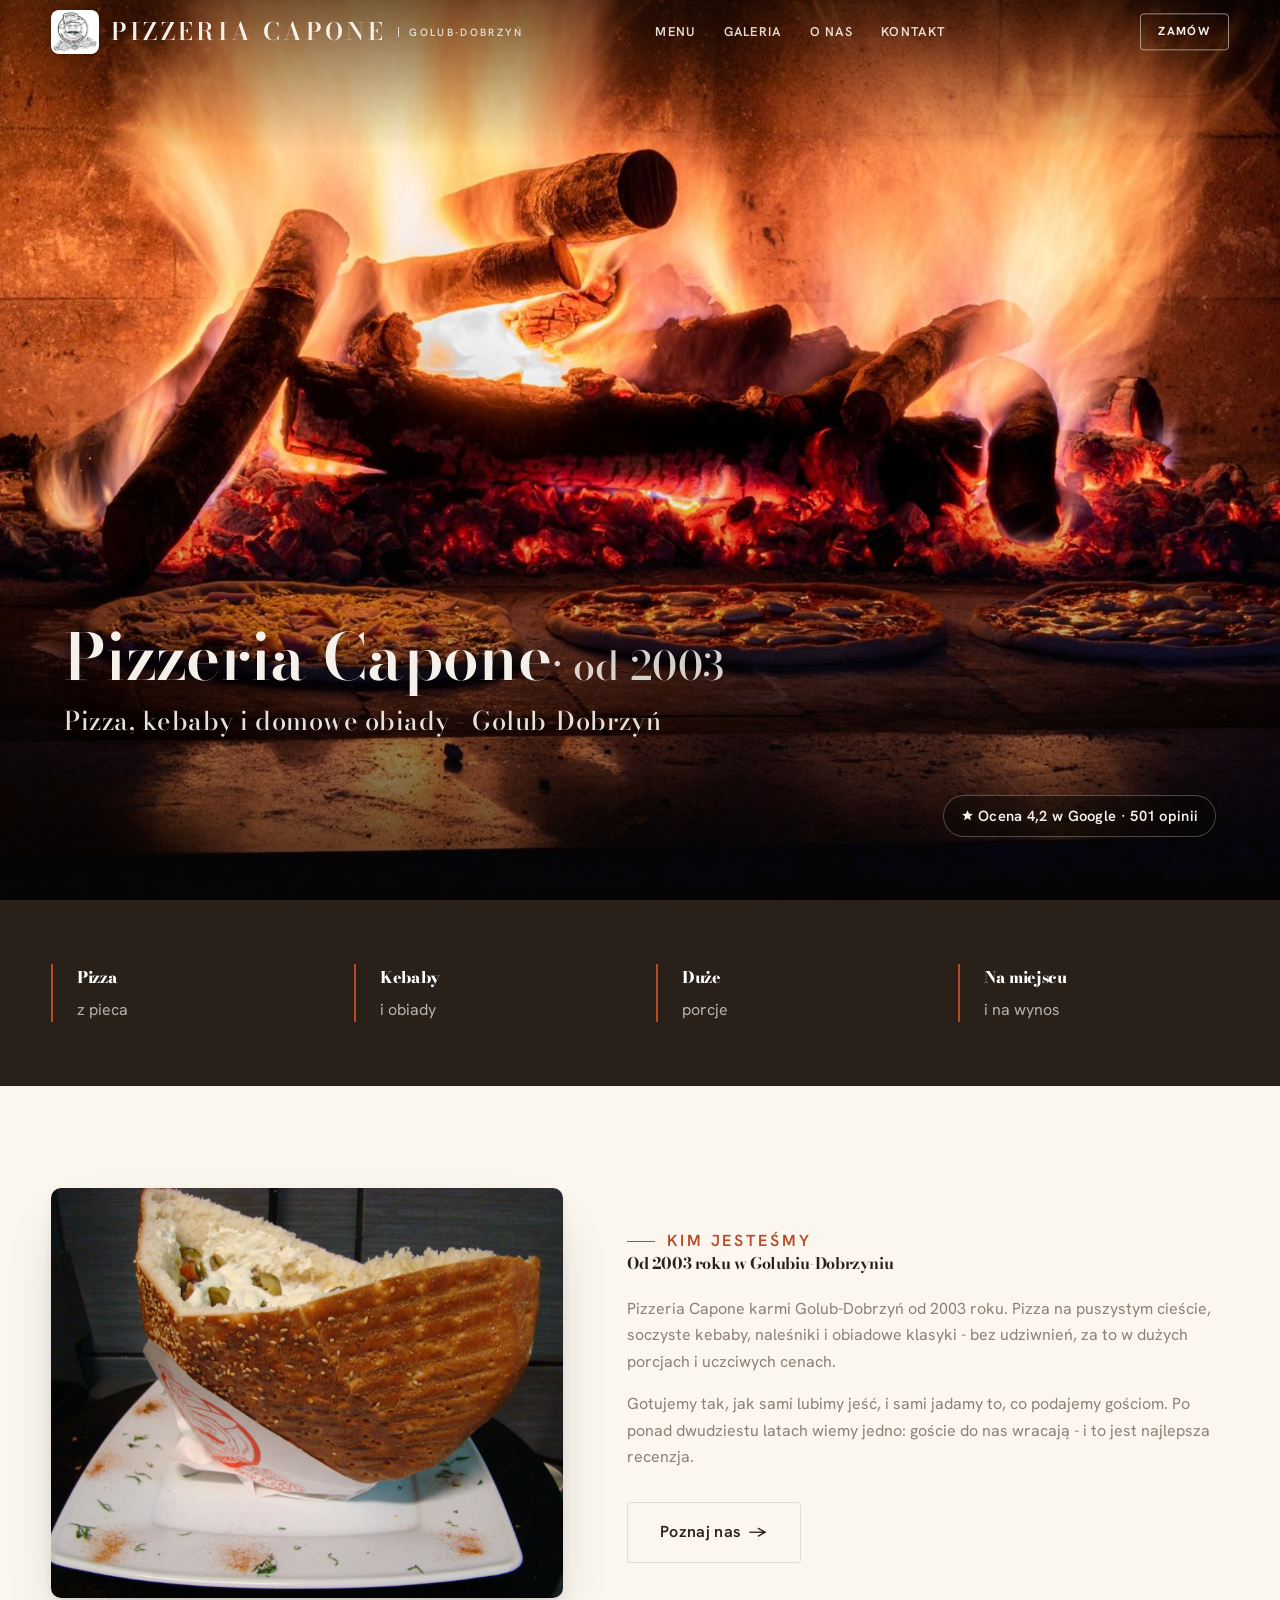
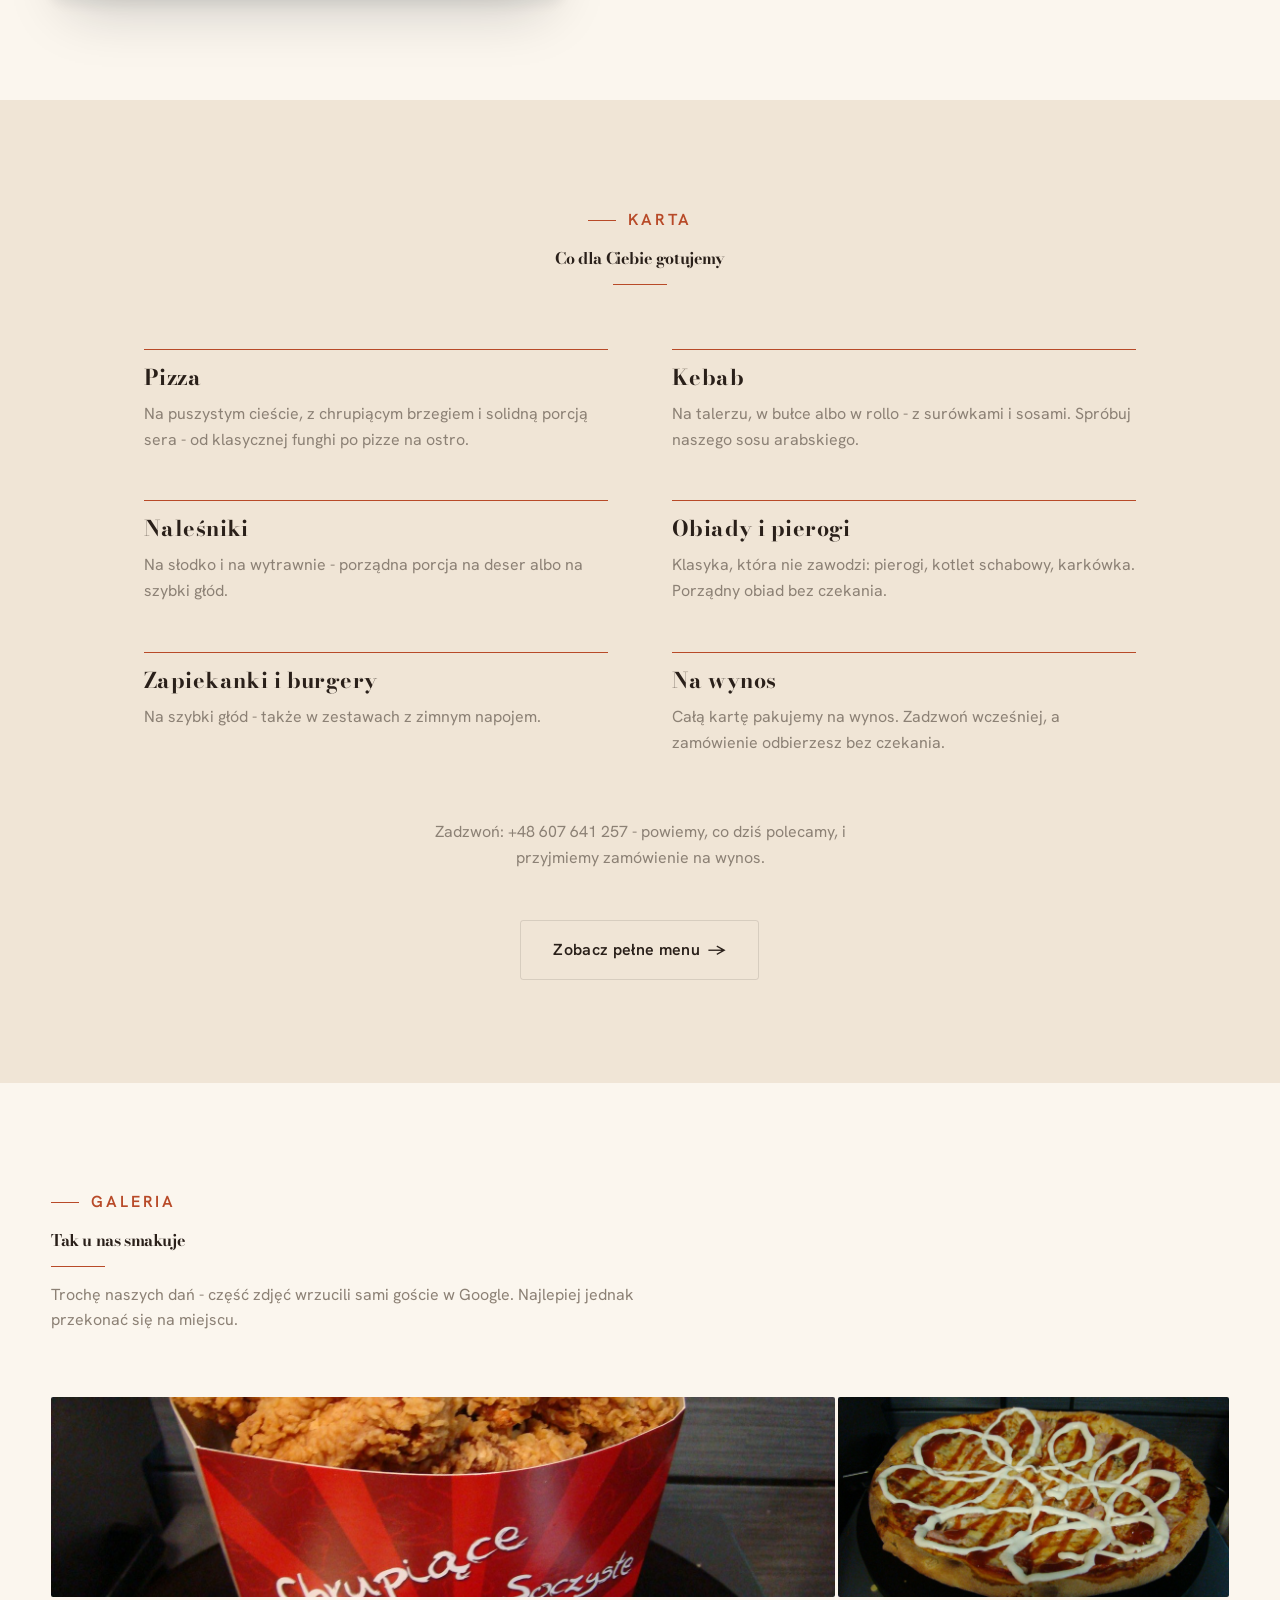
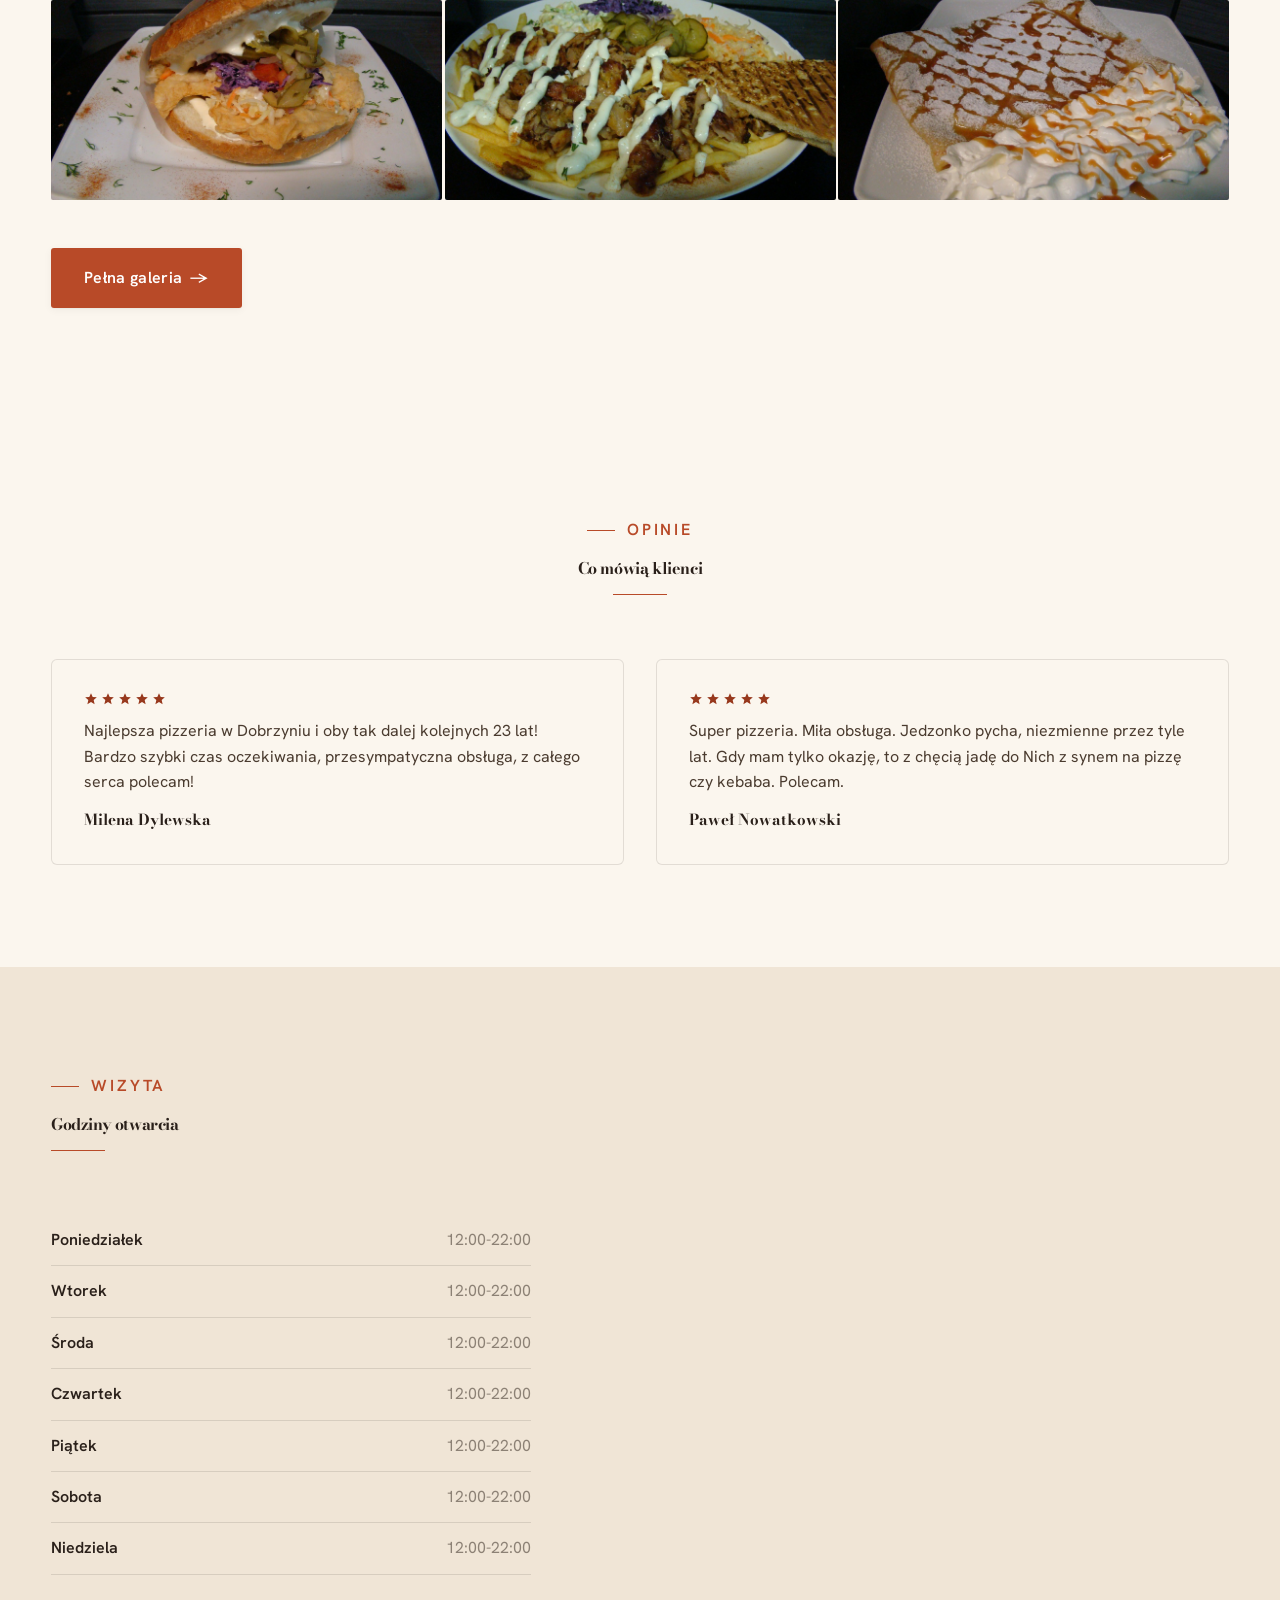
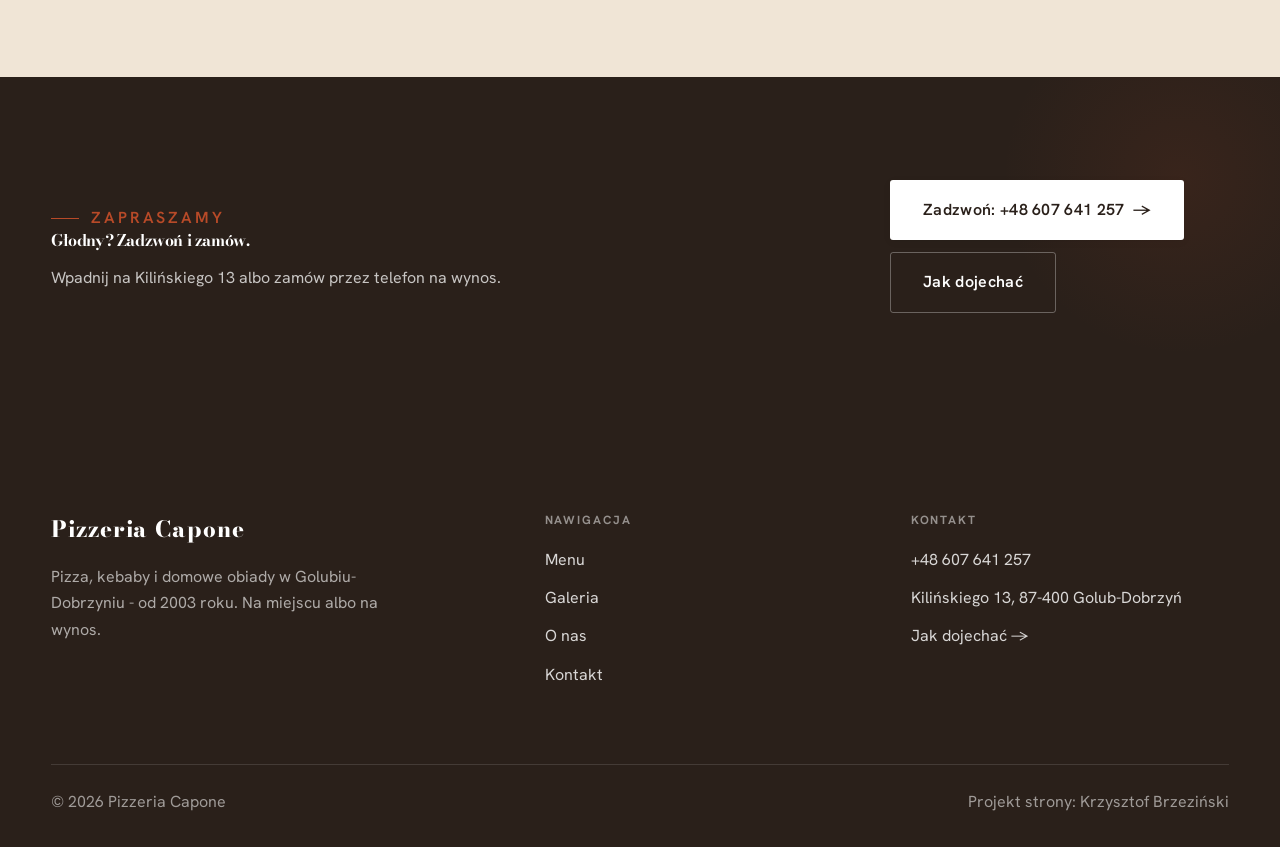
==== commit 2a76b574: "Capone: zamiana hero glowna <-> galeria Co-Authored-By: Claude Opus 4.8 (1M context) <noreply@anthro" ====
--- a/index.html
+++ b/index.html
@@ -29,7 +29,7 @@
 </header>
 
 <section class="hero-gastro">
-  <img class="hg-bg" src="img/hero-home.jpg" alt="Pizzeria Capone - wnętrze">
+  <img class="hg-bg" src="img/hero-galeria.jpg" alt="Pizzeria Capone - wnętrze">
   <div class="hg-veil"></div>
   <p class="hg-tagline">Pizzeria Capone<span class="hg-since">· od 2003</span><span style="display:block;font-size:.4em;font-weight:500;letter-spacing:.02em;margin-top:.6em;color:rgba(245,241,234,.93)">Pizza, kebaby i domowe obiady - Golub-Dobrzyń</span></p>
   <p class="hg-rate"><svg width="13" height="13" viewBox="0 0 24 24" fill="currentColor" aria-hidden="true" style="vertical-align:-1px"><path d="M12 2l2.9 6.6 7.1.6-5.4 4.7 1.6 7L12 17l-6.2 3.9 1.6-7L2 9.2l7.1-.6L12 2z"/></svg> Ocena 4,2 w Google · 501 opinii</p>
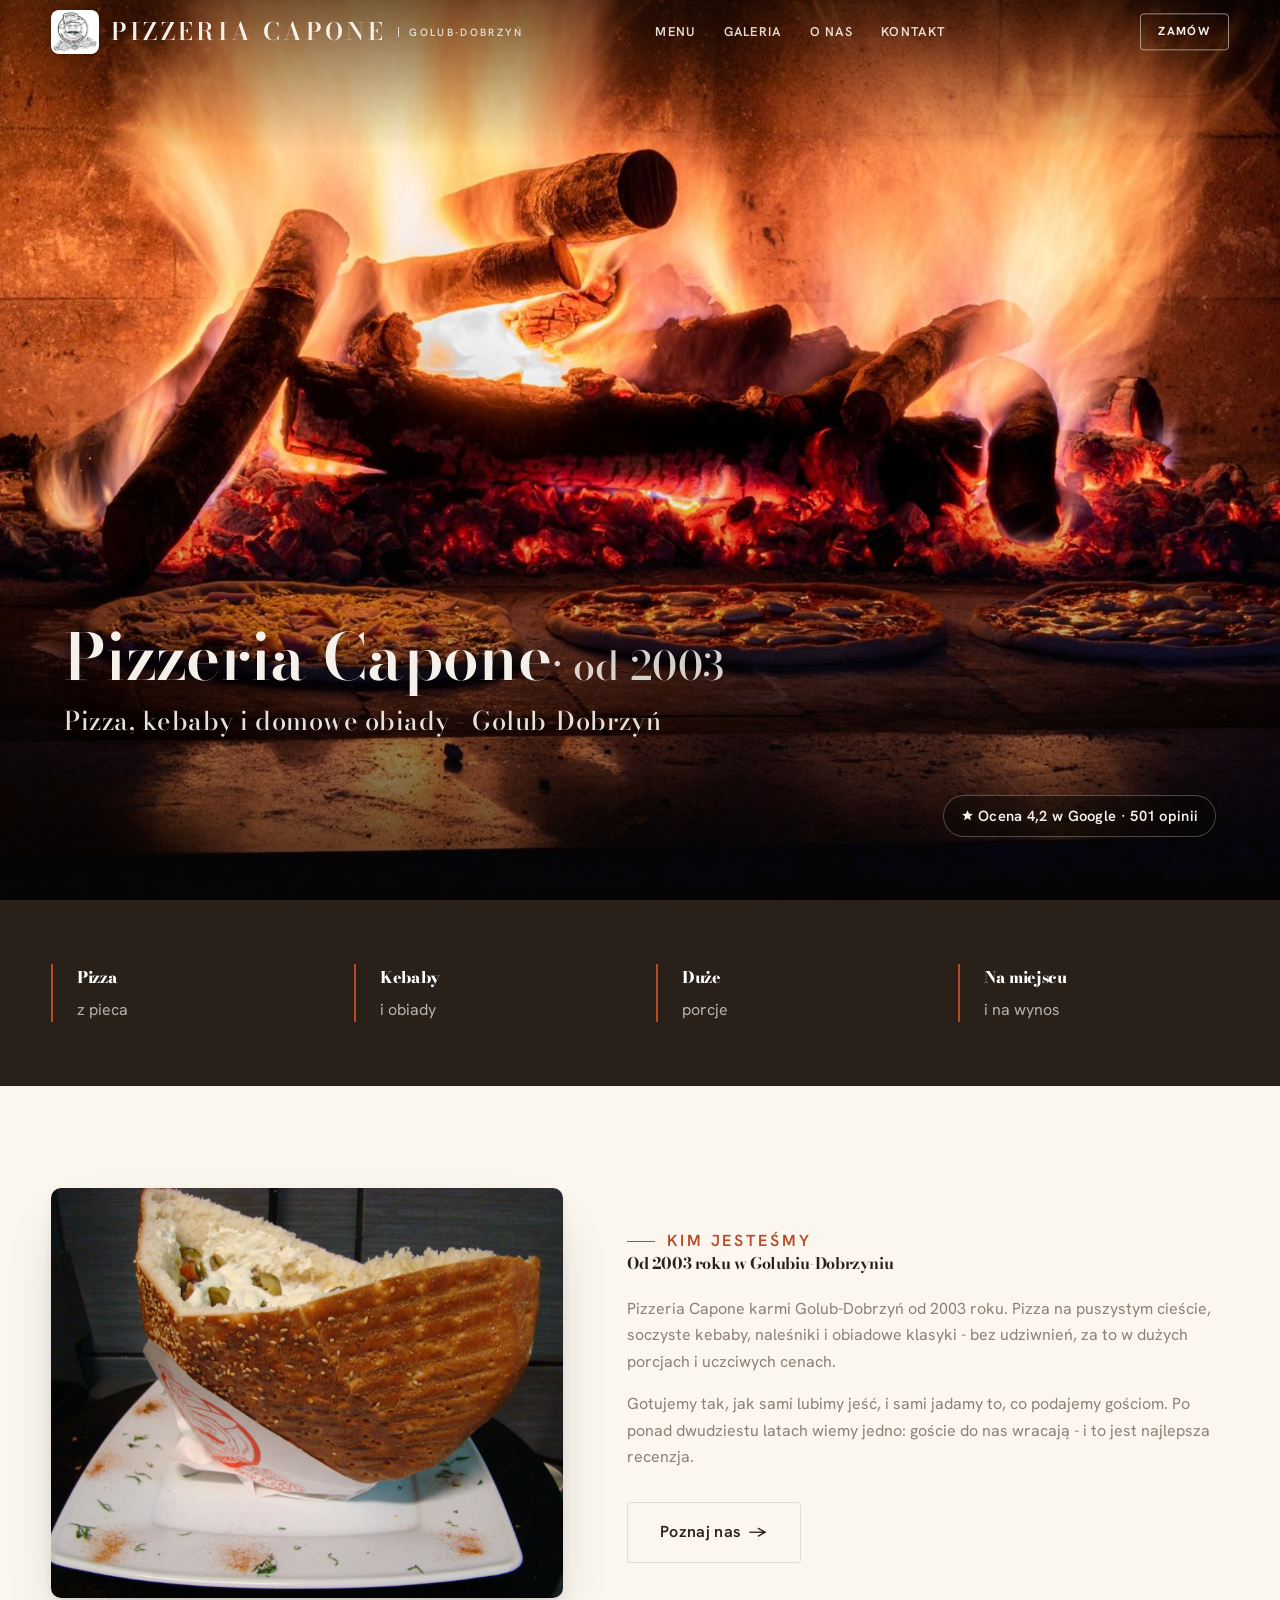
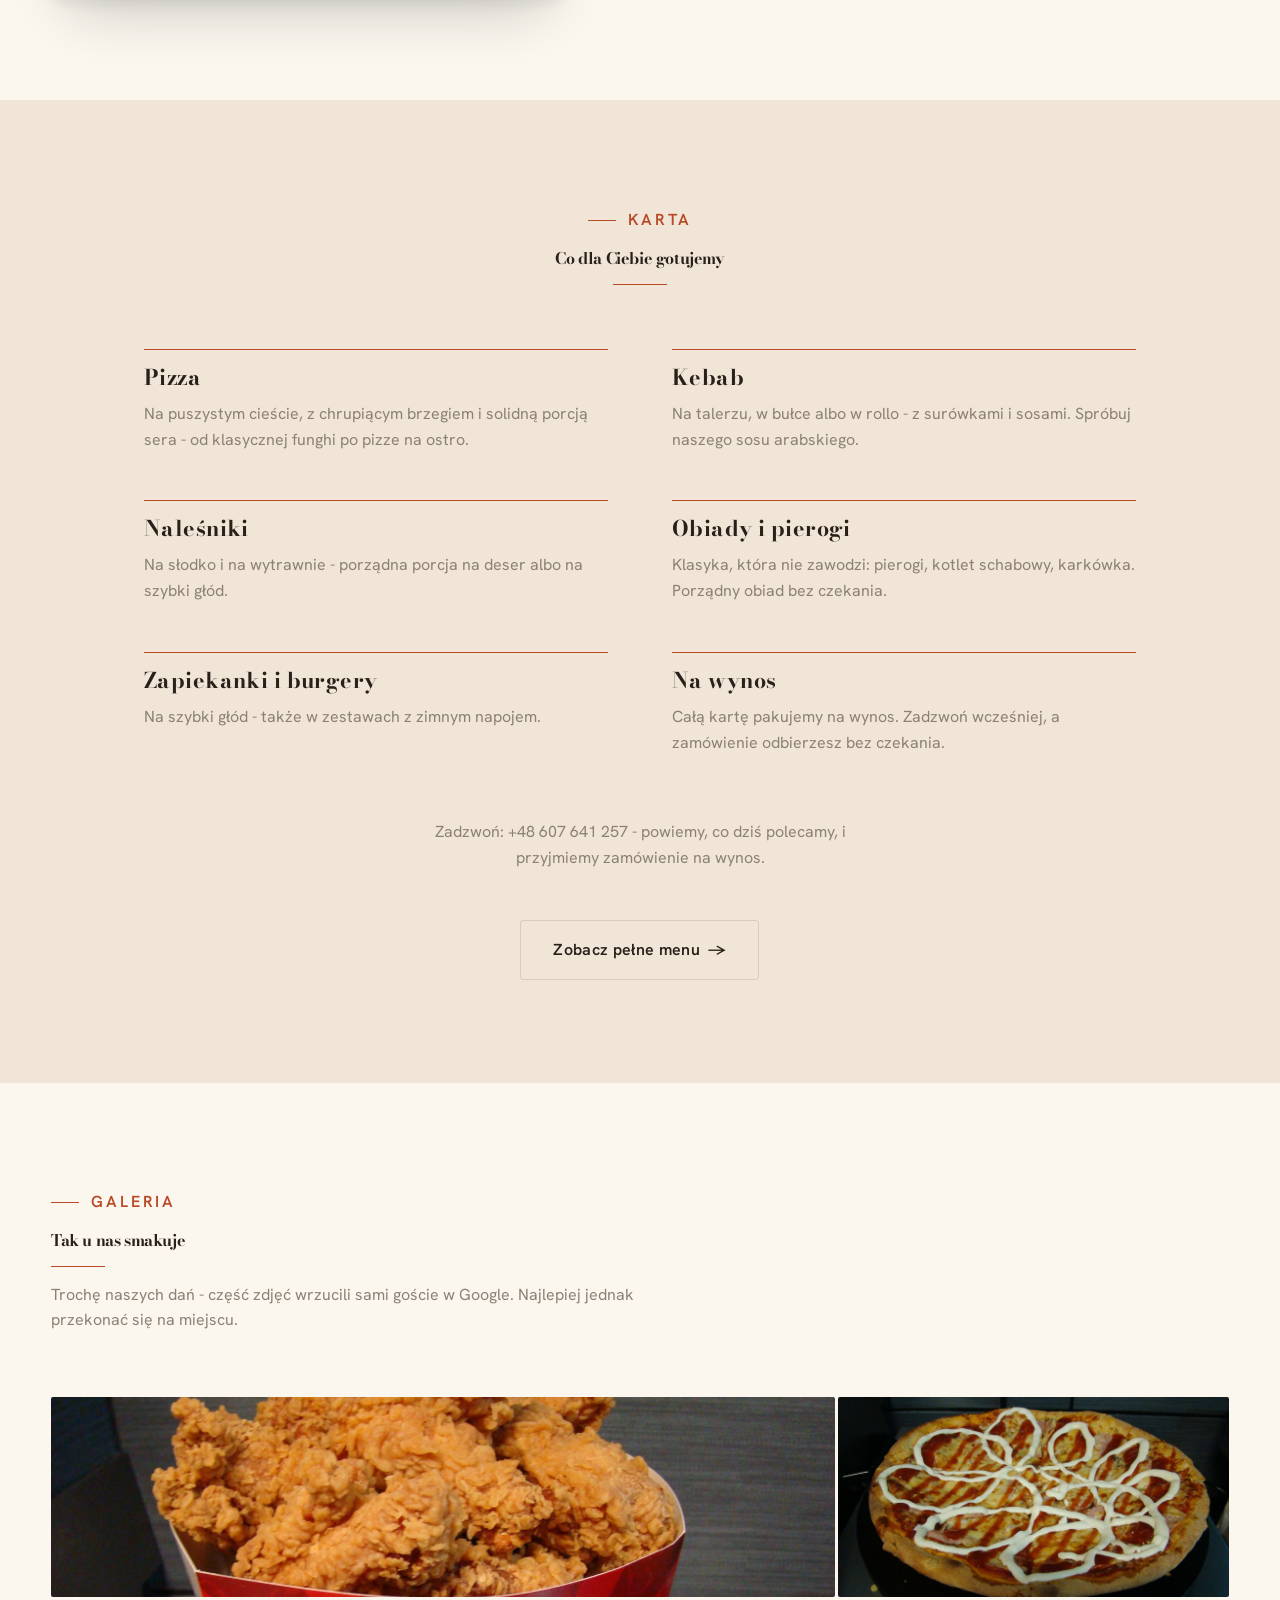
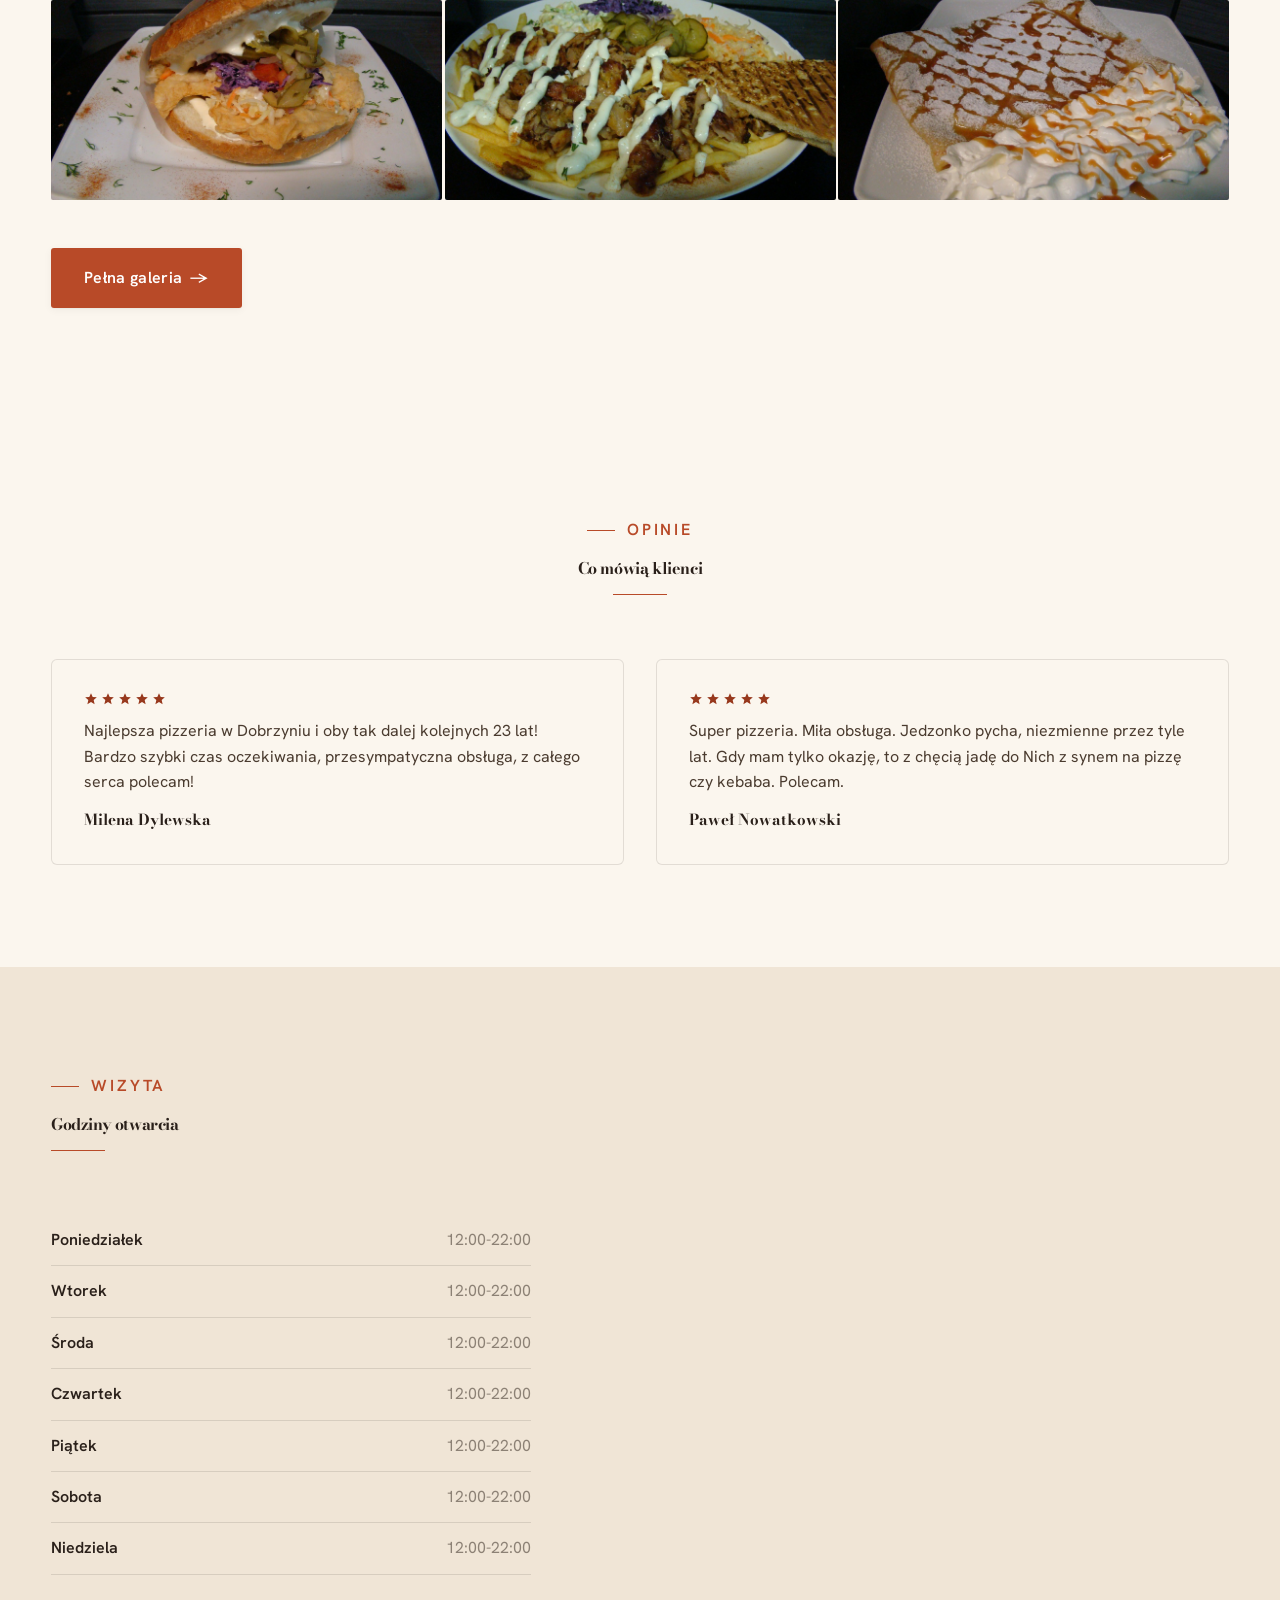
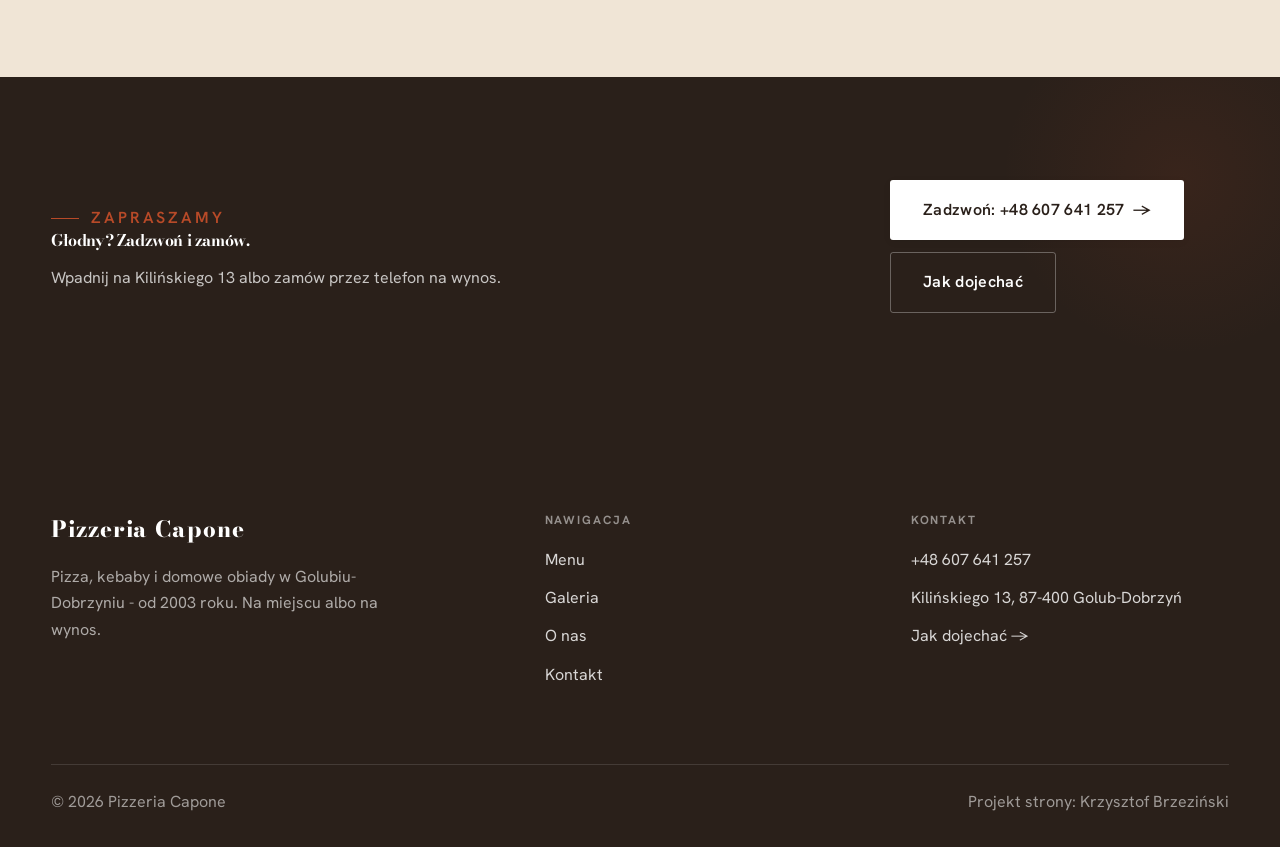
==== commit 8ffd43bf: "Popraw kadrowanie kubelka stripsow w galerii (object-position) Co-Authored-By: Claude Opus 4.8 (1M c" ====
--- a/index.html
+++ b/index.html
@@ -80,7 +80,7 @@
       <p>Trochę naszych dań - część zdjęć wrzucili sami goście w Google. Najlepiej jednak przekonać się na miejscu.</p>
     </div>
     <div class="gallery">
-      <div class="tile t-two3 reveal"><img src="img/g2.jpg" alt="Kubełek chrupiących stripsów" loading="lazy"><div class="cap">Kubełek stripsów</div></div>
+      <div class="tile t-two3 reveal"><img src="img/g2.jpg" alt="Kubełek chrupiących stripsów" loading="lazy" style="object-position:center 18%"><div class="cap">Kubełek stripsów</div></div>
       <div class="tile t-third reveal"><img src="img/g3.jpg" alt="Nasza pizza" loading="lazy"><div class="cap">Nasza pizza</div></div>
       <div class="tile t-third reveal"><img src="img/g4.jpg" alt="Burger z kurczakiem" loading="lazy"><div class="cap">Burger z kurczakiem</div></div>
       <div class="tile t-third reveal"><img src="img/g5.jpg" alt="Kebab na talerzu z frytkami i surówkami" loading="lazy"><div class="cap">Kebab na talerzu</div></div>
